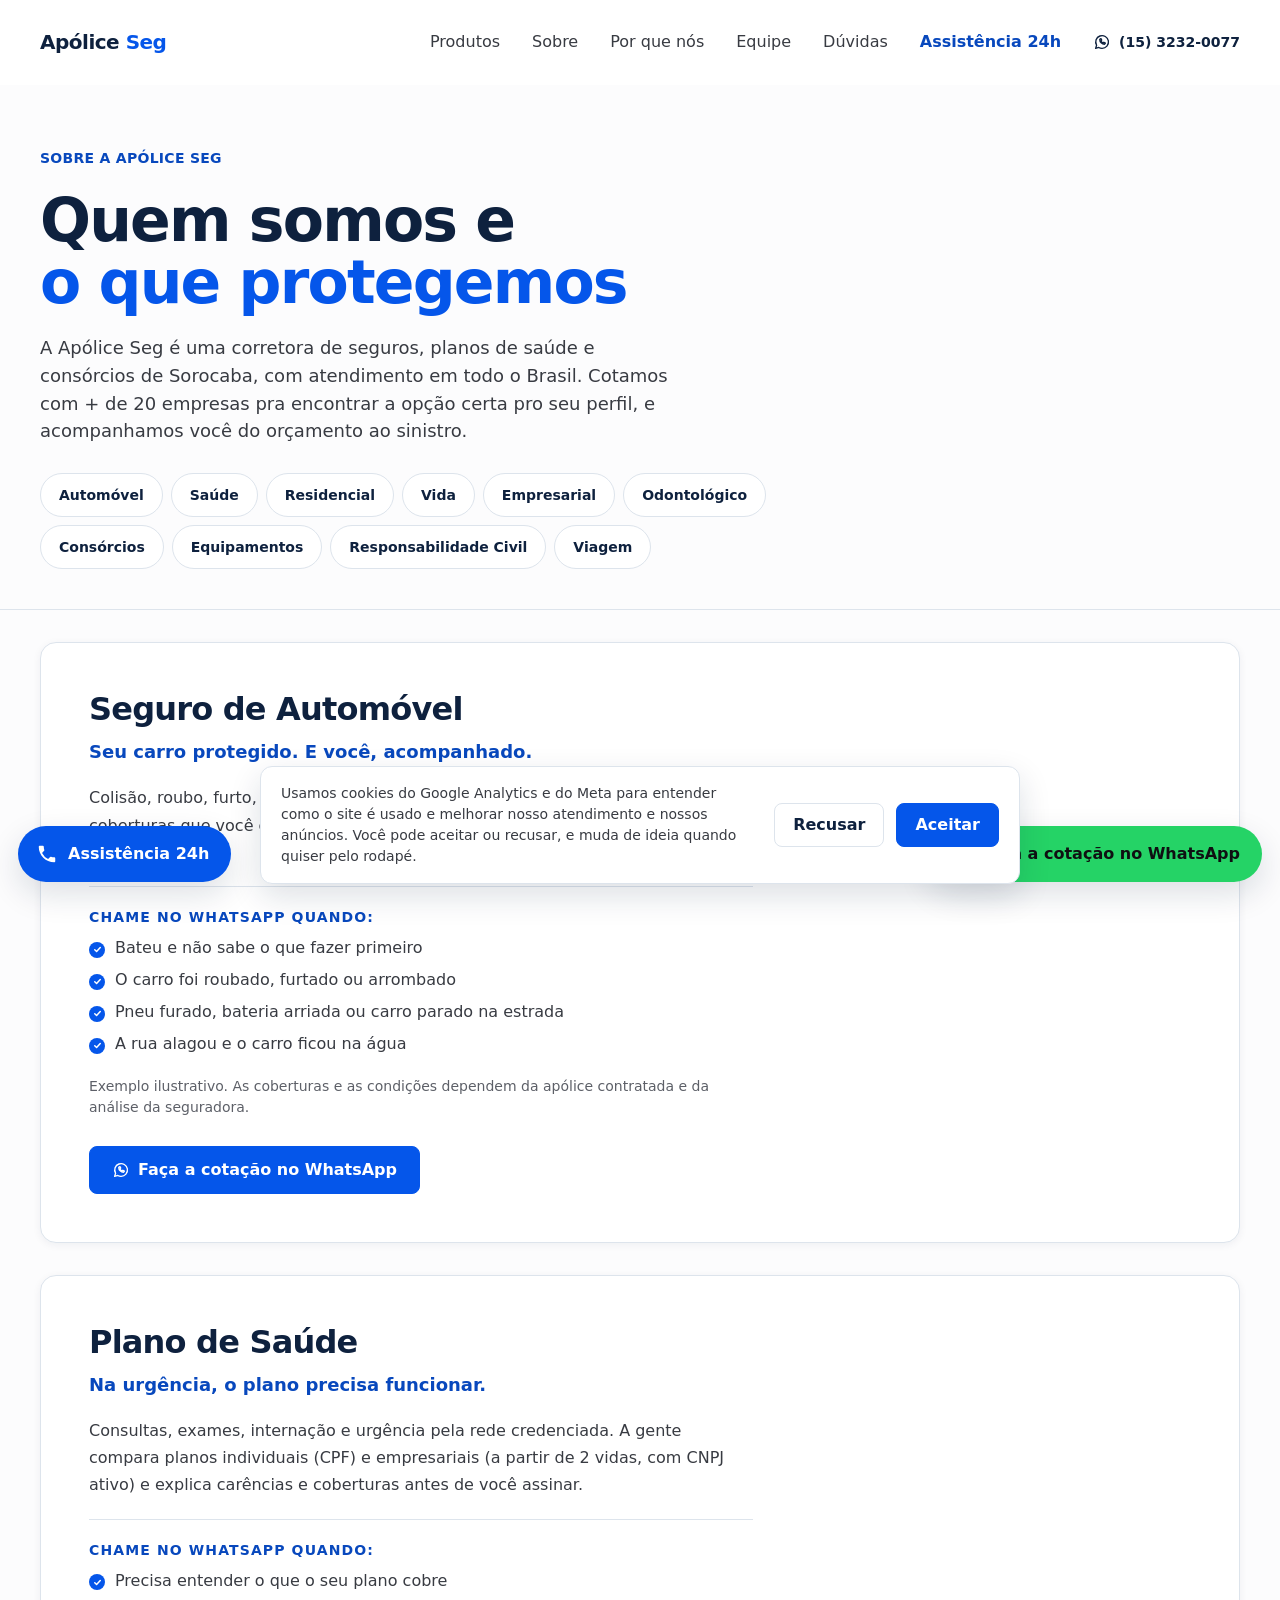
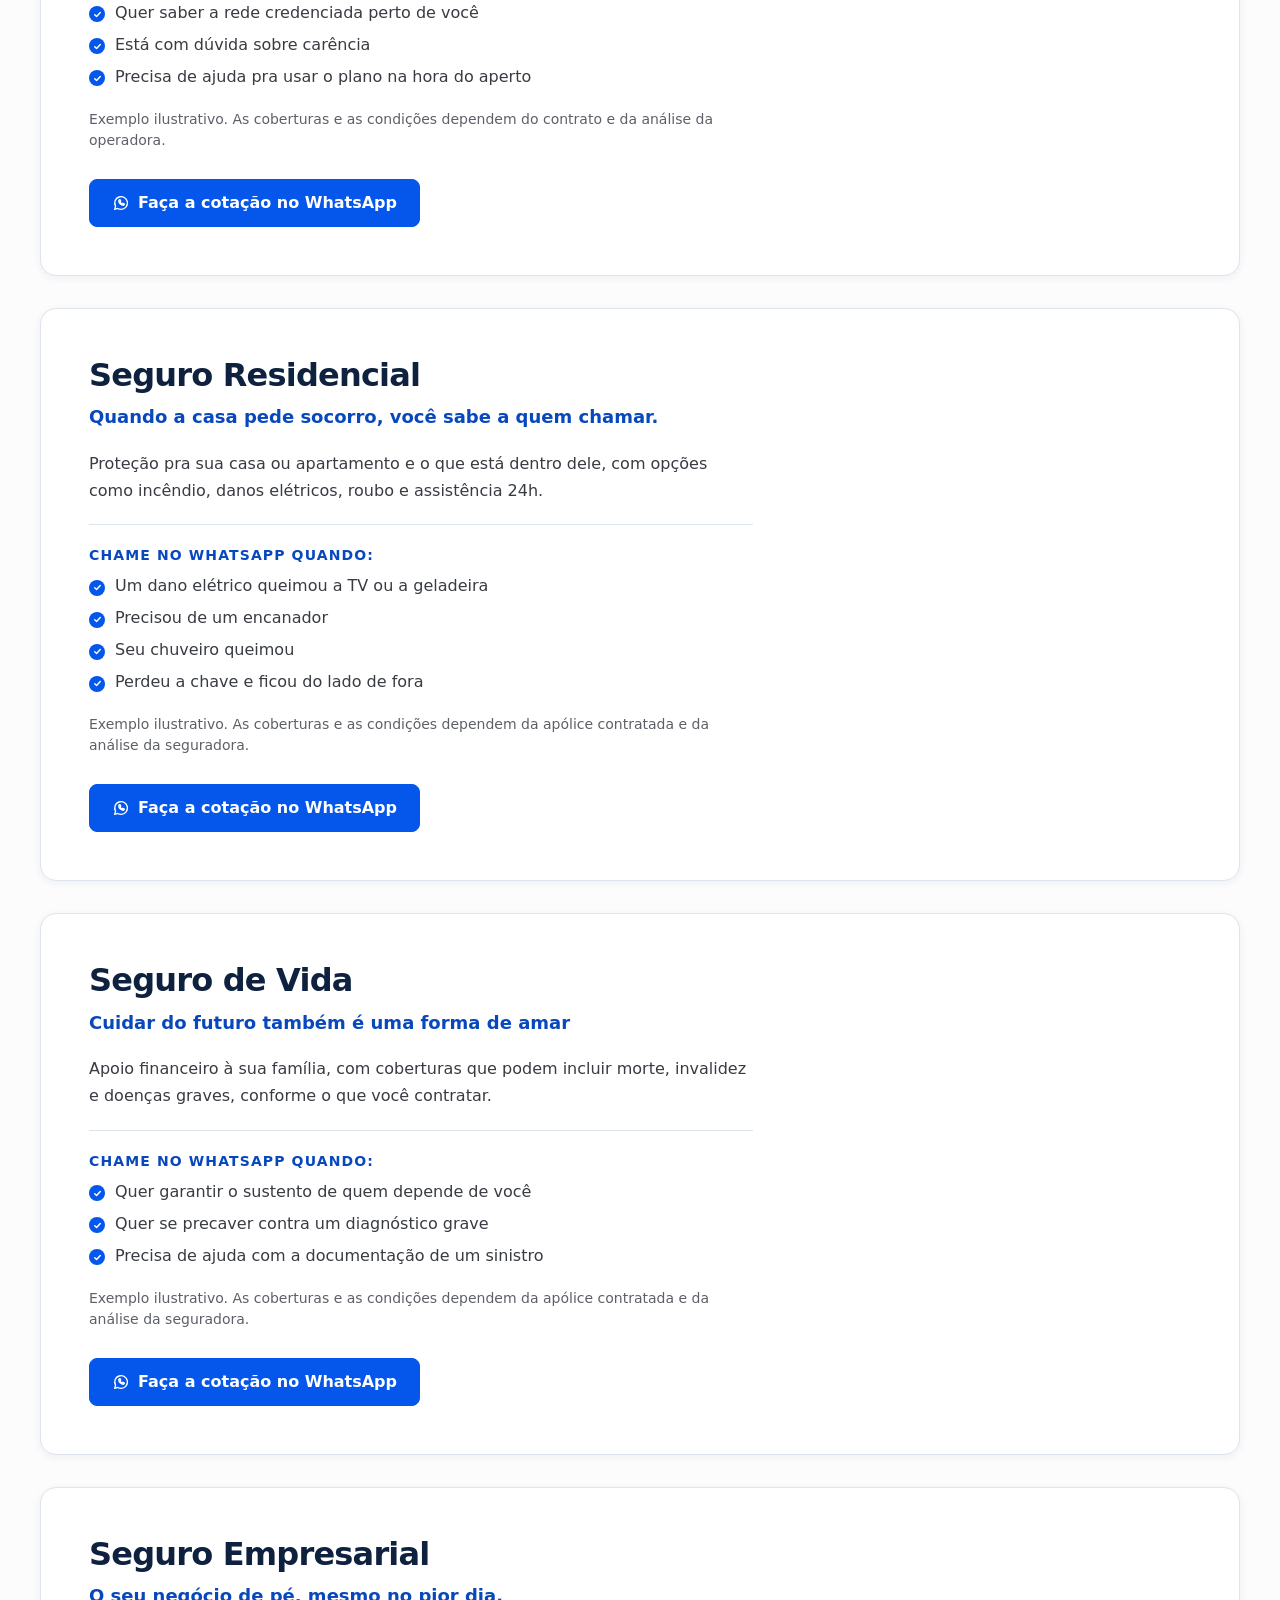
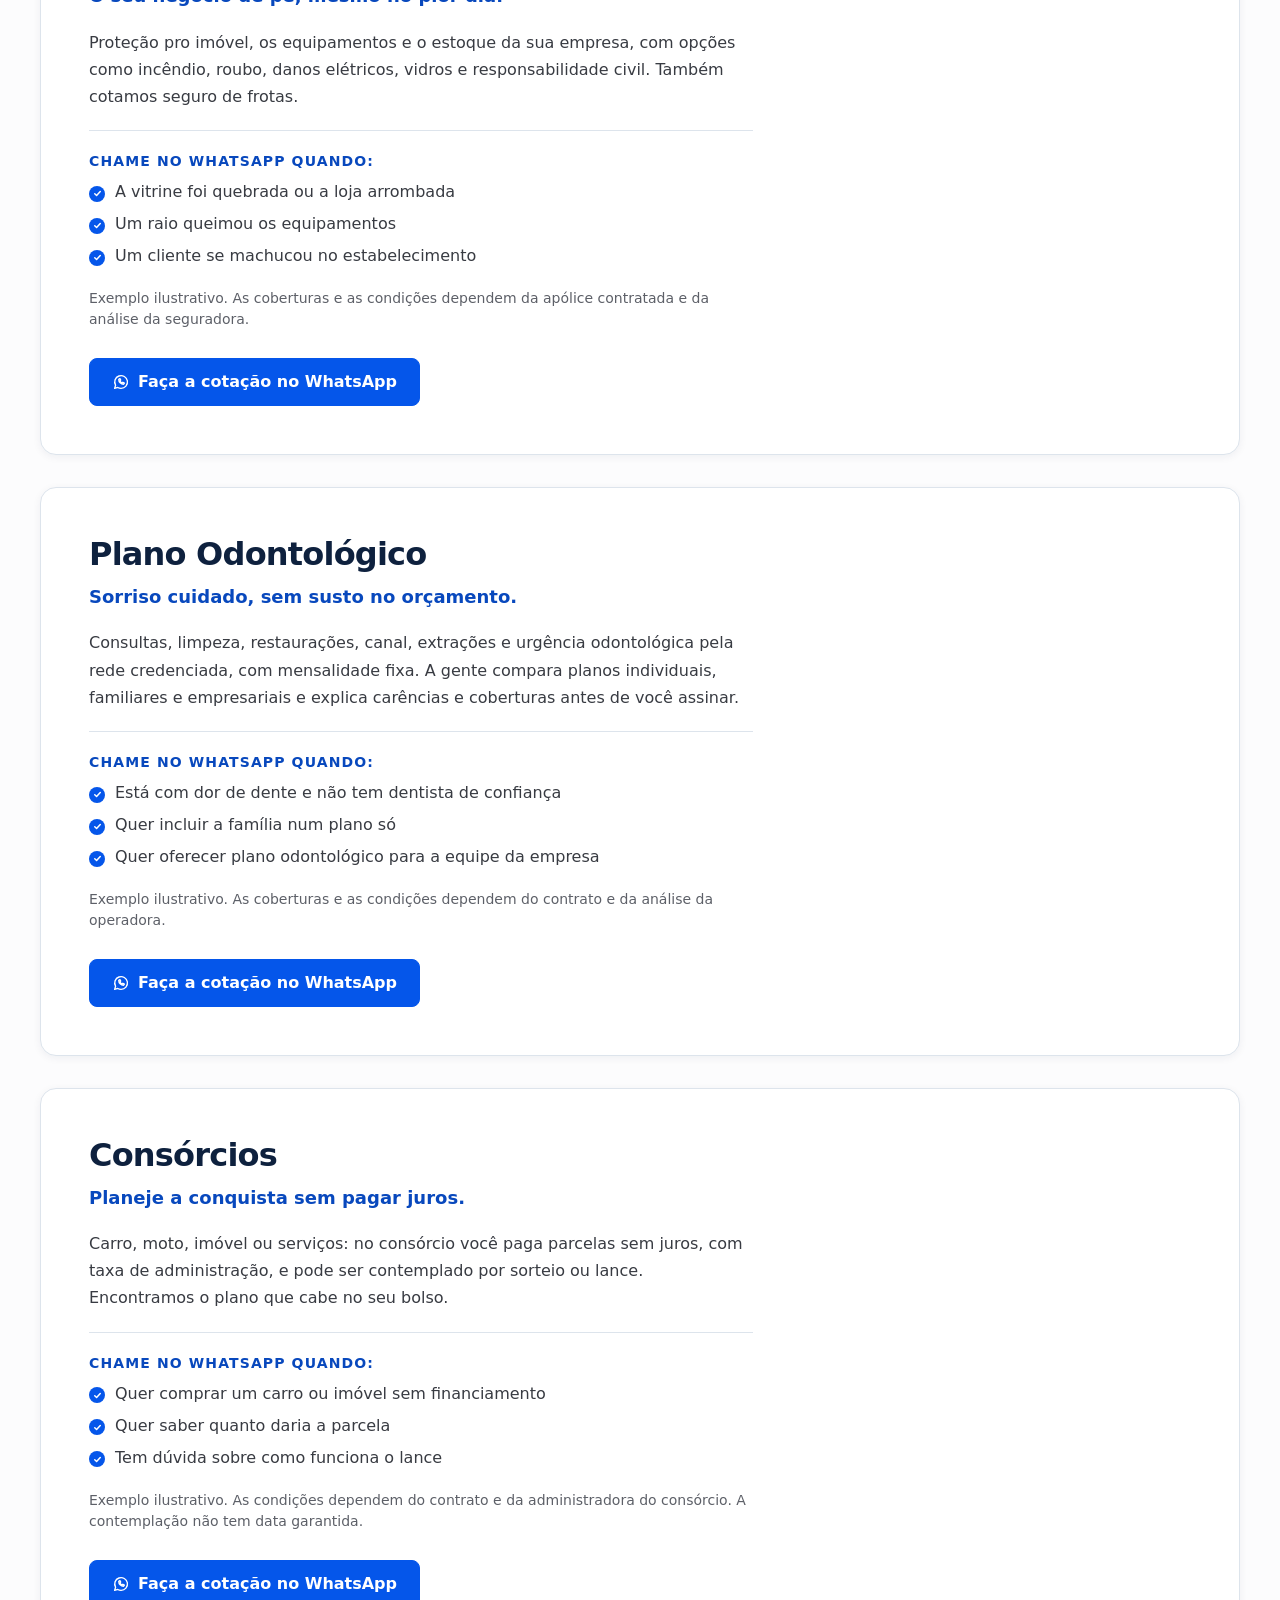
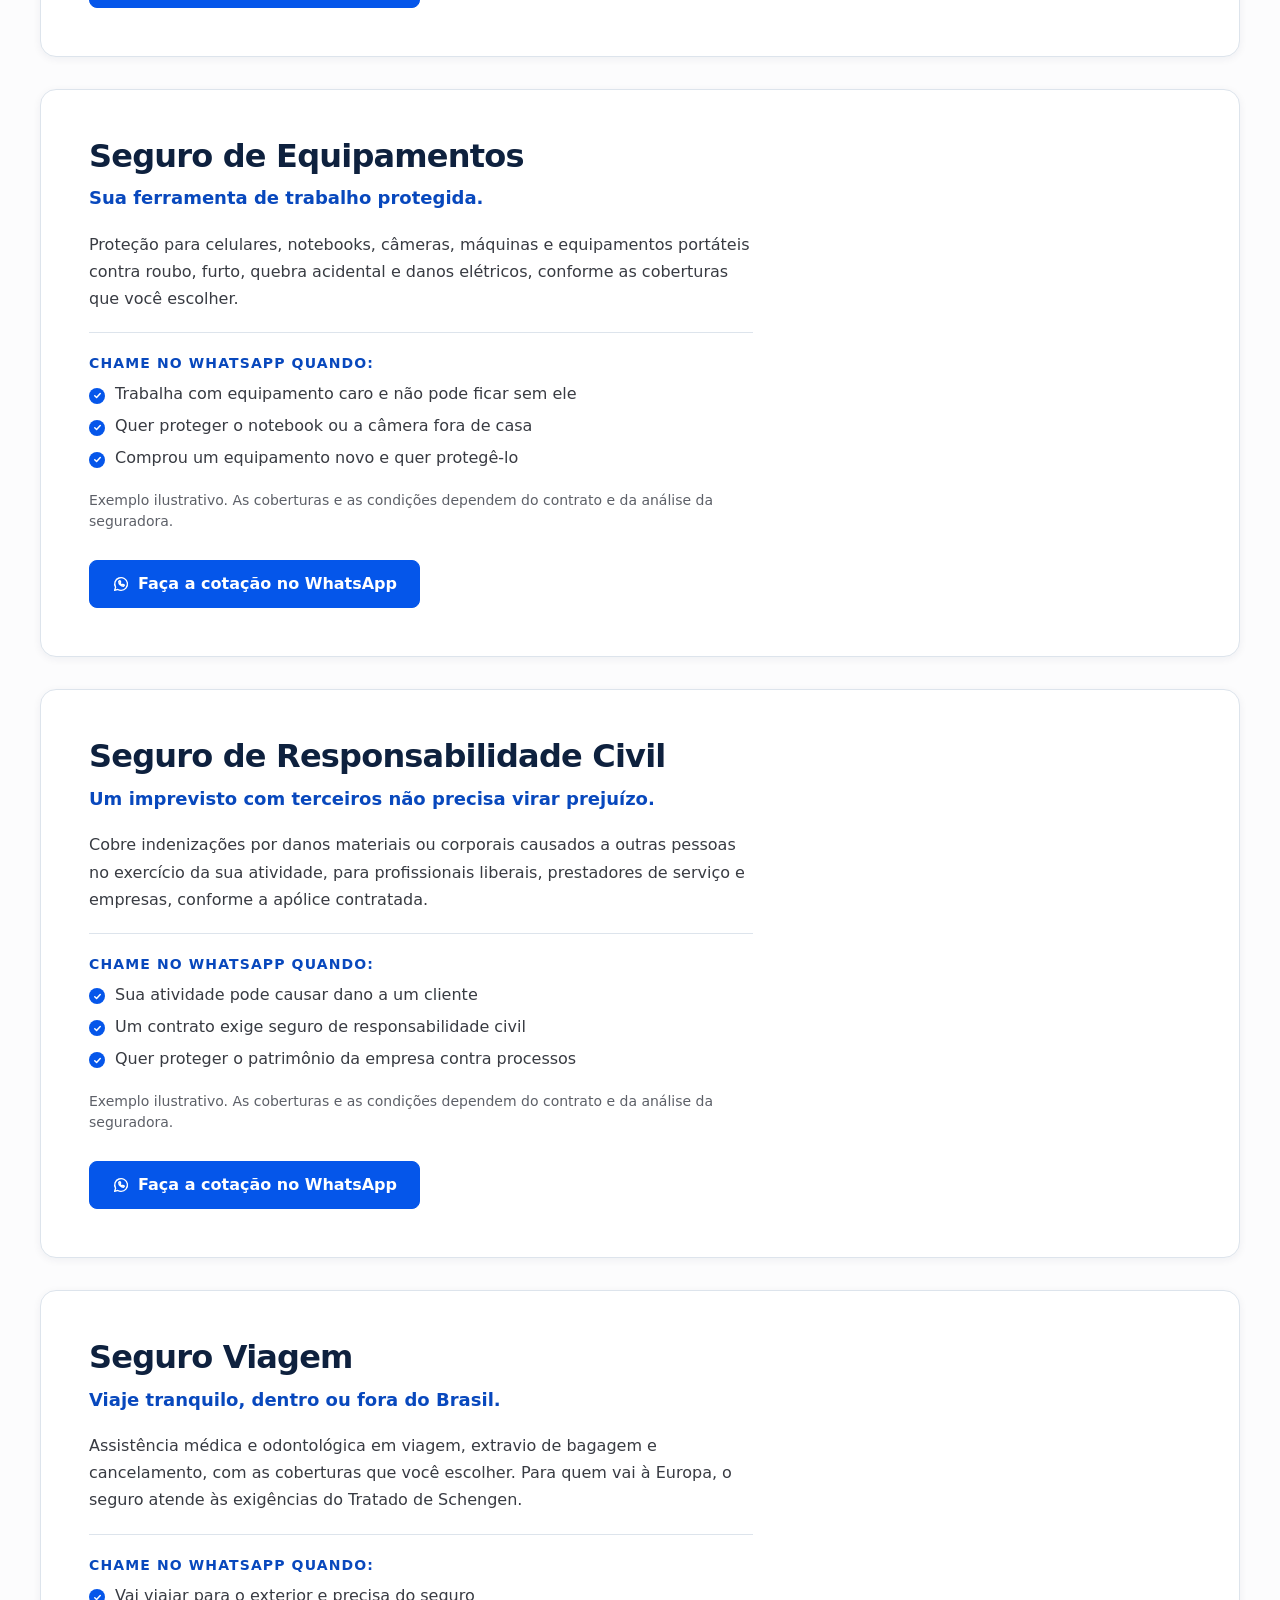
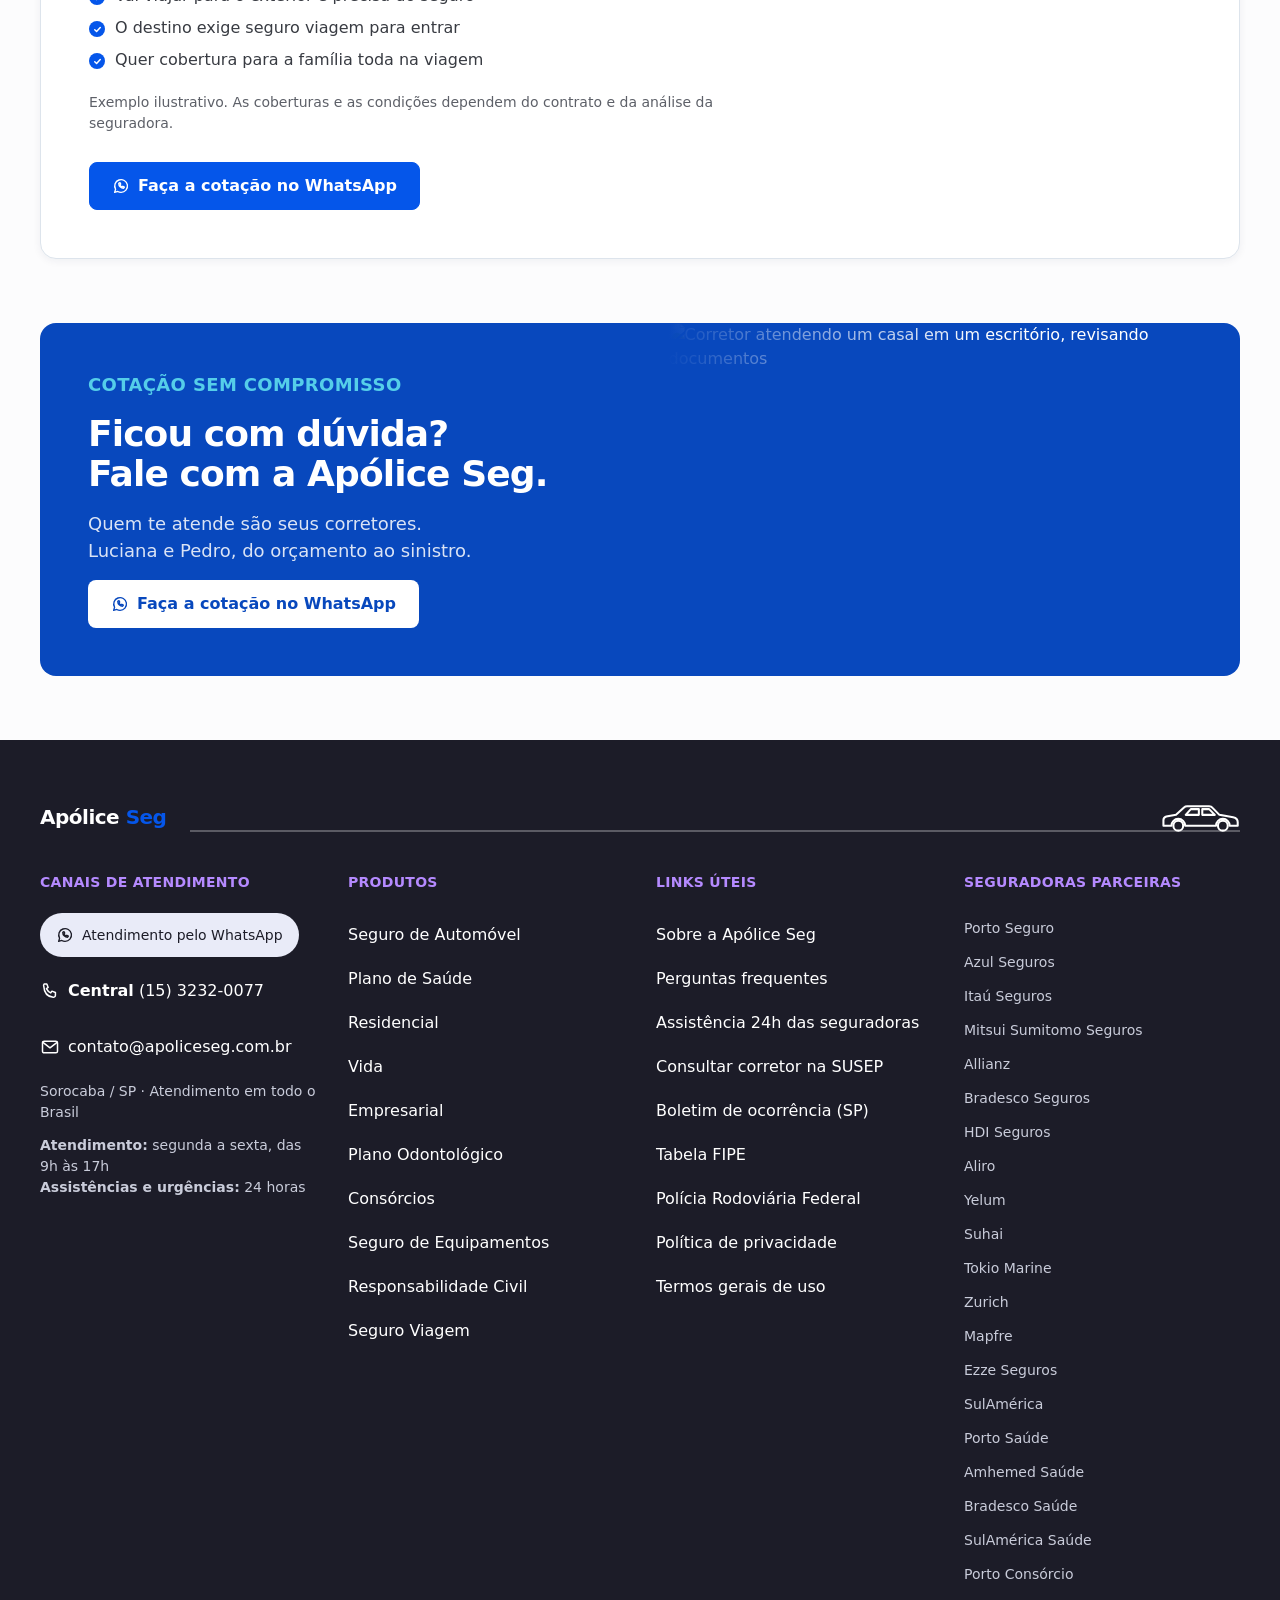
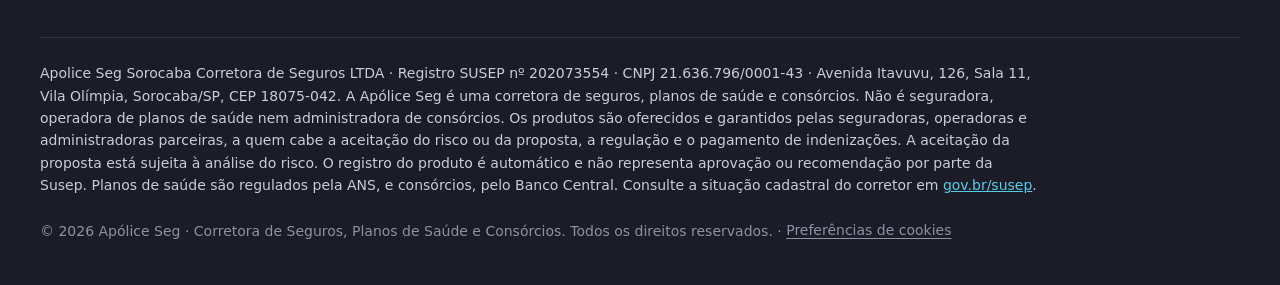
==== sobre.html @ 19cbe186 "Site: + de 20 empresas, Luciana e Pedro 3D acenando no card e fim da faixa em branco no celular - Tr" ====
<!doctype html>
<html lang="pt-BR">
<head>
<meta charset="utf-8">
<meta name="viewport" content="width=device-width,initial-scale=1,viewport-fit=cover">

<title>Sobre · Apólice Seg</title>
<meta name="description" content="Conheça a Apólice Seg, corretora de seguros, planos de saúde e consórcios de Sorocaba com atendimento em todo o Brasil, e saiba mais sobre cada produto.">
<meta name="theme-color" content="#0556EA">
<meta name="robots" content="index,follow,max-image-preview:large">
<link rel="canonical" href="https://www.apoliceseg.com.br/sobre.html">
<link rel="icon" type="image/png" href="logo-simbolo-azul.png">
<link rel="apple-touch-icon" href="apple-touch-icon.png">

<meta property="og:type" content="website">
<meta property="og:site_name" content="Apólice Seg">
<meta property="og:url" content="https://www.apoliceseg.com.br/sobre.html">
<meta property="og:title" content="Sobre · Apólice Seg">
<meta property="og:description" content="Conheça a Apólice Seg e saiba mais sobre cada proteção, com exemplos do dia a dia.">
<meta property="og:image" content="https://www.apoliceseg.com.br/og-image.jpg">
<meta property="og:image:width" content="1200">
<meta property="og:image:height" content="630">
<meta property="og:image:alt" content="Apólice Seg: proteção sob medida, sem burocracia">
<meta property="og:locale" content="pt_BR">
<meta name="twitter:card" content="summary_large_image">

<link rel="preload" href="fonts/inter-latin-400.woff2" as="font" type="font/woff2" crossorigin>
<link rel="preload" href="fonts/inter-latin-700.woff2" as="font" type="font/woff2" crossorigin>

<link rel="stylesheet" href="styles.css">
</head>
<body>
<a class="skip-link" href="#conteudo">Pular para o conteúdo</a>

<!-- Ícones (traço único, cantos arredondados) -->
<svg class="sprite" width="0" height="0" aria-hidden="true">
  <symbol id="i-shield" viewBox="0 0 24 24"><path d="M12 3l7 3v5c0 4.5-3 8.5-7 10-4-1.5-7-5.5-7-10V6l7-3z"/><path d="M9 12l2 2 4-4"/></symbol>
  <symbol id="i-users" viewBox="0 0 24 24"><circle cx="9" cy="8" r="3.5"/><path d="M2.5 20c.8-3.4 3.4-5.5 6.5-5.5s5.7 2.1 6.5 5.5"/><path d="M16 4.6a3.5 3.5 0 010 6.8M18 14.8c1.9.7 3.1 2.6 3.5 5.2"/></symbol>
  <symbol id="i-map" viewBox="0 0 24 24"><path d="M9 4L3 6.5v13.5l6-2.5 6 2.5 6-2.5V4l-6 2.5L9 4z"/><path d="M9 4v13.5M15 6.5V20"/></symbol>
  <symbol id="i-phone" viewBox="0 0 24 24"><path d="M5 3.5h3.2l1.6 4.2-2.1 1.4a11 11 0 005.2 5.2l1.4-2.1 4.2 1.6V17a2.5 2.5 0 01-2.7 2.5C9.5 19 5 14.5 4.5 6.2A2.5 2.5 0 015 3.5z"/></symbol>
  <symbol id="i-mail" viewBox="0 0 24 24"><rect x="3" y="5" width="18" height="14" rx="2"/><path d="M3.5 6.5L12 13l8.5-6.5"/></symbol>
  <symbol id="i-pin" viewBox="0 0 24 24"><path d="M12 21s-7-6.2-7-11.5a7 7 0 0114 0C19 14.8 12 21 12 21z"/><circle cx="12" cy="9.5" r="2.5"/></symbol>
  <symbol id="i-alert" viewBox="0 0 24 24"><path d="M12 3.5l9.5 16.5h-19L12 3.5z"/><path d="M12 10v4.5M12 17.2v.1"/></symbol>
  <symbol id="i-check" viewBox="0 0 24 24"><circle cx="12" cy="12" r="9"/><path d="M8 12.5l2.7 2.7L16 9.8"/></symbol>
  <symbol id="i-arrow" viewBox="0 0 24 24"><path d="M5 12h14M13 6l6 6-6 6"/></symbol>
  <symbol id="i-chevron" viewBox="0 0 24 24"><path d="M6 9l6 6 6-6"/></symbol>
  <symbol id="i-clock" viewBox="0 0 24 24"><circle cx="12" cy="12" r="9"/><path d="M12 7v5l3 2"/></symbol>
  <symbol id="i-compare" viewBox="0 0 24 24"><path d="M12 3v18M5 7h14"/><path d="M5 7l-3 6a3 3 0 006 0L5 7zM19 7l-3 6a3 3 0 006 0l-3-6z"/></symbol>
  <symbol id="i-headset" viewBox="0 0 24 24"><path d="M4 14v-2a8 8 0 0116 0v2"/><rect x="3" y="14" width="4" height="6" rx="1.5"/><rect x="17" y="14" width="4" height="6" rx="1.5"/><path d="M19 20c0 1-1.5 1.5-4 1.5h-2"/></symbol>
  <symbol id="i-chat" viewBox="0 0 24 24"><path d="M4 5h16v11H9l-5 4V5z"/><path d="M8 9.5h8M8 12.5h5"/></symbol>
  <symbol id="i-heart" viewBox="0 0 24 24"><path d="M12 20s-7.5-4.6-7.5-10.2A4.3 4.3 0 0112 7.3a4.3 4.3 0 017.5 2.5C19.5 15.4 12 20 12 20z"/><path d="M7.5 12h2.5l1.5-2.5 2 4 1.5-1.5h1.5"/></symbol>
  <symbol id="i-whatsapp" viewBox="0 0 24 24"><path d="M3.5 20.5l1.3-4.2A8.5 8.5 0 1112 20.5a8.4 8.4 0 01-4.3-1.2l-4.2 1.2z"/><path d="M9 8.5c0 3.5 2.8 6.5 6.5 6.5l1-1.6-2-1-1 .9a4.8 4.8 0 01-2.8-2.8l.9-1-1-2-1.6 1z"/></symbol>
  <symbol id="i-instagram" viewBox="0 0 24 24"><rect x="3.5" y="3.5" width="17" height="17" rx="5"/><circle cx="12" cy="12" r="4"/><circle cx="17.3" cy="6.7" r=".6"/></symbol>
</svg>

<!-- ==================== HEADER ==================== -->
<header class="site-header" id="header">
  <div class="container header-inner">
    <a href="index.html" class="brand-lockup" aria-label="Apólice Seg — página inicial">
      <picture><source type="image/webp" srcset="logo-apolice-seg-v2-280.webp"><img src="logo-apolice-seg-v2.png" alt="Apólice Seg" class="brand-logo" width="550" height="245"
           onerror="this.hidden=true;document.getElementById('bf1').hidden=false"></picture>
      <span id="bf1" class="brand-text" hidden>Apólice <span class="accent">Seg</span></span>
    </a>

    <button class="burger" id="burger" type="button" aria-expanded="false" aria-controls="navLinks" aria-label="Abrir menu">
      <span></span><span></span><span></span>
    </button>

    <nav class="nav-links" id="navLinks" aria-label="Principal">
      <a class="nav-link" href="index.html#produtos">Produtos</a>
      <a class="nav-link" href="sobre.html" aria-current="page">Sobre</a>
      <a class="nav-link" href="index.html#diferenciais">Por que nós</a>
      <a class="nav-link" href="index.html#equipe">Equipe</a>
      <a class="nav-link" href="index.html#faq">Dúvidas</a>
      <a class="nav-link nav-link--a24" href="assistencia-24h.html">Assistência 24h</a>
      <div class="nav-actions">
        <a class="nav-wa" data-direto href="https://wa.me/551532320077?text=Ol%C3%A1!%20Vim%20pelo%20site%20da%20Ap%C3%B3lice%20Seg." target="_blank" rel="noopener">
          <svg class="icon icon-sm"><use href="#i-whatsapp"/></svg>(15) 3232-0077
        </a>
      </div>
    </nav>
  </div>
</header>

<main id="conteudo">

<!-- ==================== TOPO ==================== -->
<section class="page-hero">
  <div class="container">
    <div class="page-hero-inner">
      <p class="hero-eyebrow">Sobre a Apólice Seg</p>
      <h1>Quem somos e <em>o que protegemos</em></h1>
      <p class="lead">A Apólice Seg é uma corretora de seguros, planos de saúde e consórcios de Sorocaba, com atendimento em todo o Brasil. Cotamos com + de 20 empresas pra encontrar a opção certa pro seu perfil, e acompanhamos você do orçamento ao sinistro.</p>
      <!-- QUEM SOMOS: escreva aqui a história da corretora (opcional) -->
      <nav class="chip-nav" aria-label="Proteções">
        <a class="chip-link" href="#automovel">Automóvel</a>
        <a class="chip-link" href="#saude">Saúde</a>
        <a class="chip-link" href="#residencial">Residencial</a>
        <a class="chip-link" href="#vida">Vida</a>
        <a class="chip-link" href="#empresarial">Empresarial</a>
        <a class="chip-link" href="#odontologico">Odontológico</a>
        <a class="chip-link" href="#consorcio">Consórcios</a>
        <a class="chip-link" href="#equipamentos">Equipamentos</a>
        <a class="chip-link" href="#responsabilidade-civil">Responsabilidade Civil</a>
        <a class="chip-link" href="#viagem">Viagem</a>
      </nav>
      <p class="lembrete"><svg class="icon icon-sm"><use href="#i-alert"/></svg><span class="lembrete-txt">Os exemplos de cada produto ainda precisam do ok da Luciana e do Pedro. Moto não tem bloco próprio: decidir se entra.</span></p>
    </div>
  </div>
</section>

<!-- ==================== PROTEÇÕES ==================== -->
<section class="section section-tight" id="protecoes">
  <div class="container">
    <div class="story-list">
      <article class="story" id="automovel" data-depois="img/sobre/automovel-batida-depois-v2.jpg" data-par="batida" data-par-alt="Os mesmos dois carros, já consertados e parados lado a lado na mesma rua, sem nenhum dano">
        <div class="story-media">
          <picture><source type="image/webp" srcset="img/sobre/automovel-batida-640-v2.webp 640w, img/sobre/automovel-batida-1024-v2.webp 1024w" sizes="(max-width: 1023px) 100vw, 640px"><img src="img/sobre/automovel-batida-v2.jpg" alt="Dois carros batidos de frente em um cruzamento de rua, com vidros e peças espalhados no asfalto" width="1024" height="1024" loading="lazy" onerror="this.closest('.story').classList.add('no-photo')"></picture>
          <p class="story-quote"><span class="story-quote-label">Antes do imprevisto</span>“Nossa, mas isso nunca aconteceu.”</p>
        </div>
        <div class="story-body">
          
          <h2>Seguro de Automóvel</h2>
          <p class="story-sub">Seu carro protegido. E você, acompanhado.</p>
          <p class="story-text">Colisão, roubo, furto, incêndio, danos a terceiros e danos naturais, com as coberturas que você escolher. A gente compara as seguradoras e monta a apólice do seu jeito.</p>
          <div class="story-case">
            <h3>Chame no WhatsApp quando:</h3>
            <ul class="story-examples"><li>Bateu e não sabe o que fazer primeiro</li><li>O carro foi roubado, furtado ou arrombado</li><li>Pneu furado, bateria arriada ou carro parado na estrada</li><li>A rua alagou e o carro ficou na água</li></ul>
          </div>
          <!-- SAIBA MAIS (Seguro de Automóvel): escreva aqui o texto estendido deste produto -->
          <p class="story-note">Exemplo ilustrativo. As coberturas e as condições dependem da apólice contratada e da análise da seguradora.</p>
          <div class="story-actions">
            <a class="btn btn-primary" data-cta href="https://wa.me/551532320077?text=Ol%C3%A1%21%20Quero%20saber%20mais%20sobre%20Seguro%20de%20Autom%C3%B3vel." target="_blank" rel="noopener" data-produto="automovel"><svg class="icon icon-sm"><use href="#i-whatsapp"/></svg>Faça a cotação no WhatsApp</a>
          </div>
        </div>
      </article>
      <article class="story" id="saude" data-depois="img/sobre/saude-depois-v2.jpg" data-par="saude" data-par-alt="No mesmo corredor, o homem conversa com o médico, com o filho encostado no braço dele" data-rotulo-antes="Sem plano" data-rotulo-depois="Com plano">
        <div class="story-media">
          <picture><source type="image/webp" srcset="img/sobre/saude-800-v2.webp 800w, img/sobre/saude-1600-v2.webp 1600w" sizes="(max-width: 1023px) 100vw, 640px"><img src="img/sobre/saude-v2.jpg" alt="Corredor de hospital à noite, com um homem sozinho sentado numa cadeira de espera, de cabeça baixa e as mãos na testa" width="1600" height="1196" loading="lazy" onerror="this.closest('.story').classList.add('no-photo')"></picture>
          <p class="story-quote"><span class="story-quote-label">Antes do imprevisto</span>“Eu nunca fico doente.”</p>
        </div>
        <div class="story-body">
          
          <h2>Plano de Saúde</h2>
          <p class="story-sub">Na urgência, o plano precisa funcionar.</p>
          <p class="story-text">Consultas, exames, internação e urgência pela rede credenciada. A gente compara planos individuais (CPF) e empresariais (a partir de 2 vidas, com CNPJ ativo) e explica carências e coberturas antes de você assinar.</p>
          <div class="story-case">
            <h3>Chame no WhatsApp quando:</h3>
            <ul class="story-examples"><li>Precisa entender o que o seu plano cobre</li><li>Quer saber a rede credenciada perto de você</li><li>Está com dúvida sobre carência</li><li>Precisa de ajuda pra usar o plano na hora do aperto</li></ul>
          </div>
          <!-- SAIBA MAIS (Planos de Saúde): escreva aqui o texto estendido deste produto -->
          <p class="story-note">Exemplo ilustrativo. As coberturas e as condições dependem do contrato e da análise da operadora.</p>
          <div class="story-actions">
            <a class="btn btn-primary" data-cta href="https://wa.me/551532320077?text=Ol%C3%A1%21%20Quero%20saber%20mais%20sobre%20Planos%20de%20Sa%C3%BAde." target="_blank" rel="noopener" data-produto="saude"><svg class="icon icon-sm"><use href="#i-whatsapp"/></svg>Faça a cotação no WhatsApp</a>
          </div>
        </div>
      </article>
      <article class="story" id="residencial" data-depois="img/sobre/residencial-depois-v2.jpg" data-par="residencial" data-par-alt="A mesma sala depois do conserto: TV nova funcionando e o técnico finalizando o trabalho na tomada">
        <div class="story-media">
          <picture><source type="image/webp" srcset="img/sobre/residencial-800-v2.webp 800w, img/sobre/residencial-1600-v2.webp 1600w" sizes="(max-width: 1023px) 100vw, 640px"><img src="img/sobre/residencial-v2.jpg" alt="Sala de estar à noite durante um temporal, com a TV de tela preta e a tomada queimada soltando fumaça" width="1600" height="1066" loading="lazy" onerror="this.closest('.story').classList.add('no-photo')"></picture>
          <p class="story-quote"><span class="story-quote-label">Antes do imprevisto</span>“Aqui nunca acontece nada.”</p>
        </div>
        <div class="story-body">
          
          <h2>Seguro Residencial</h2>
          <p class="story-sub">Quando a casa pede socorro, você sabe a quem chamar.</p>
          <p class="story-text">Proteção pra sua casa ou apartamento e o que está dentro dele, com opções como incêndio, danos elétricos, roubo e assistência 24h.</p>
          <div class="story-case">
            <h3>Chame no WhatsApp quando:</h3>
            <ul class="story-examples"><li>Um dano elétrico queimou a TV ou a geladeira</li><li>Precisou de um encanador</li><li>Seu chuveiro queimou</li><li>Perdeu a chave e ficou do lado de fora</li></ul>
          </div>
          <!-- SAIBA MAIS (Seguro Residencial): escreva aqui o texto estendido deste produto -->
          <p class="story-note">Exemplo ilustrativo. As coberturas e as condições dependem da apólice contratada e da análise da seguradora.</p>
          <div class="story-actions">
            <a class="btn btn-primary" data-cta href="https://wa.me/551532320077?text=Ol%C3%A1%21%20Quero%20saber%20mais%20sobre%20Seguro%20Residencial." target="_blank" rel="noopener" data-produto="residencial"><svg class="icon icon-sm"><use href="#i-whatsapp"/></svg>Faça a cotação no WhatsApp</a>
          </div>
        </div>
      </article>
      <article class="story" id="vida">
        <div class="story-media">
          <picture><source type="image/webp" srcset="img/sobre/vida-800-v2.webp 800w, img/sobre/vida-1536-v2.webp 1536w" sizes="(max-width: 1023px) 100vw, 640px"><img src="img/sobre/vida-v2.jpg" alt="Médico mostrando informações em um tablet para uma mulher, com o marido e a filha ao lado, ouvindo com atenção" width="1536" height="1024" loading="lazy" onerror="this.closest('.story').classList.add('no-photo')"></picture>
          <p class="story-quote"><span class="story-quote-label">Antes do imprevisto</span>“Isso é coisa pra depois.”</p>
        </div>
        <div class="story-body">
          
          <h2>Seguro de Vida</h2>
          <p class="story-sub">Cuidar do futuro também é uma forma de amar</p>
          <p class="story-text">Apoio financeiro à sua família, com coberturas que podem incluir morte, invalidez e doenças graves, conforme o que você contratar.</p>
          <div class="story-case">
            <h3>Chame no WhatsApp quando:</h3>
            <ul class="story-examples"><li>Quer garantir o sustento de quem depende de você</li><li>Quer se precaver contra um diagnóstico grave</li><li>Precisa de ajuda com a documentação de um sinistro</li></ul>
          </div>
          <!-- SAIBA MAIS (Seguro de Vida): escreva aqui o texto estendido deste produto -->
          <p class="story-note">Exemplo ilustrativo. As coberturas e as condições dependem da apólice contratada e da análise da seguradora.</p>
          <div class="story-actions">
            <a class="btn btn-primary" data-cta href="https://wa.me/551532320077?text=Ol%C3%A1%21%20Quero%20saber%20mais%20sobre%20Seguro%20de%20Vida." target="_blank" rel="noopener" data-produto="vida"><svg class="icon icon-sm"><use href="#i-whatsapp"/></svg>Faça a cotação no WhatsApp</a>
          </div>
        </div>
      </article>
      <article class="story" id="empresarial" data-depois="img/sobre/empresarial-depois-v2.jpg" data-par="empresarial" data-par-alt="A mesma loja com o vidro novo e um profissional finalizando a limpeza">
        <div class="story-media">
          <picture><source type="image/webp" srcset="img/sobre/empresarial-800-v2.webp 800w, img/sobre/empresarial-1600-v2.webp 1600w" sizes="(max-width: 1023px) 100vw, 640px"><img src="img/sobre/empresarial-v2.jpg" alt="Vitrine de uma loja ao entardecer com o vidro estilhaçado, a porta torta e um painel quebrado na calçada" width="1600" height="1066" loading="lazy" onerror="this.closest('.story').classList.add('no-photo')"></picture>
          <p class="story-quote"><span class="story-quote-label">Antes do imprevisto</span>“A loja nunca teve problema.”</p>
        </div>
        <div class="story-body">
          
          <h2>Seguro Empresarial</h2>
          <p class="story-sub">O seu negócio de pé, mesmo no pior dia.</p>
          <p class="story-text">Proteção pro imóvel, os equipamentos e o estoque da sua empresa, com opções como incêndio, roubo, danos elétricos, vidros e responsabilidade civil. Também cotamos seguro de frotas.</p>
          <div class="story-case">
            <h3>Chame no WhatsApp quando:</h3>
            <ul class="story-examples"><li>A vitrine foi quebrada ou a loja arrombada</li><li>Um raio queimou os equipamentos</li><li>Um cliente se machucou no estabelecimento</li></ul>
          </div>
          <!-- SAIBA MAIS (Seguro Empresarial): escreva aqui o texto estendido deste produto -->
          <p class="story-note">Exemplo ilustrativo. As coberturas e as condições dependem da apólice contratada e da análise da seguradora.</p>
          <div class="story-actions">
            <a class="btn btn-primary" data-cta href="https://wa.me/551532320077?text=Ol%C3%A1%21%20Quero%20saber%20mais%20sobre%20Seguro%20Empresarial." target="_blank" rel="noopener" data-produto="empresarial"><svg class="icon icon-sm"><use href="#i-whatsapp"/></svg>Faça a cotação no WhatsApp</a>
          </div>
        </div>
      </article>
      <article class="story" id="odontologico">
        <div class="story-media">
          <picture><source type="image/webp" srcset="img/sobre/odontologico-800.webp 800w, img/sobre/odontologico-1600.webp 1600w" sizes="(max-width: 1023px) 100vw, 640px"><img src="img/sobre/odontologico.jpg" alt="Dentista sorrindo e conversando com uma paciente tranquila, deitada na cadeira de um consultório odontológico claro e organizado" width="1600" height="1000" loading="lazy" decoding="async" onerror="this.closest('.story').classList.add('no-photo')"></picture>
          <p class="story-quote"><span class="story-quote-label">Antes do imprevisto</span>“Meu dente nunca me deu trabalho.”</p>
        </div>
        <div class="story-body">
          <h2>Plano Odontológico</h2>
          <p class="story-sub">Sorriso cuidado, sem susto no orçamento.</p>
          <p class="story-text">Consultas, limpeza, restaurações, canal, extrações e urgência odontológica pela rede credenciada, com mensalidade fixa. A gente compara planos individuais, familiares e empresariais e explica carências e coberturas antes de você assinar.</p>
          <div class="story-case">
            <h3>Chame no WhatsApp quando:</h3>
            <ul class="story-examples"><li>Está com dor de dente e não tem dentista de confiança</li><li>Quer incluir a família num plano só</li><li>Quer oferecer plano odontológico para a equipe da empresa</li></ul>
          </div>
          <!-- SAIBA MAIS (Plano Odontológico): escreva aqui o texto estendido deste produto -->
          <p class="story-note">Exemplo ilustrativo. As coberturas e as condições dependem do contrato e da análise da operadora.</p>
          <div class="story-actions">
            <a class="btn btn-primary" data-cta href="https://wa.me/551532320077?text=Ol%C3%A1%21%20Quero%20saber%20mais%20sobre%20Plano%20Odontol%C3%B3gico." target="_blank" rel="noopener" data-produto="odontologico"><svg class="icon icon-sm"><use href="#i-whatsapp"/></svg>Faça a cotação no WhatsApp</a>
          </div>
        </div>
      </article>
      <article class="story" id="consorcio">
        <div class="story-media">
          <picture><source type="image/webp" srcset="img/sobre/consorcio-800-v2.webp 800w, img/sobre/consorcio-1254-v2.webp 1254w" sizes="(max-width: 1023px) 100vw, 640px"><img src="img/sobre/consorcio-v2.jpg" alt="Casal sorridente chegando à casa nova: ela abre a porta azul com a chave e ele segura uma caixa de mudança, com um carro prata na garagem" width="1254" height="1254" loading="lazy" decoding="async" onerror="this.closest('.story').classList.add('no-photo')"></picture>
          <p class="story-quote"><span class="story-quote-label">Antes do imprevisto</span>“Financiar é o único jeito.”</p>
        </div>
        <div class="story-body">
          <h2>Consórcios</h2>
          <p class="story-sub">Planeje a conquista sem pagar juros.</p>
          <p class="story-text">Carro, moto, imóvel ou serviços: no consórcio você paga parcelas sem juros, com taxa de administração, e pode ser contemplado por sorteio ou lance. Encontramos o plano que cabe no seu bolso.</p>
          <div class="story-case">
            <h3>Chame no WhatsApp quando:</h3>
            <ul class="story-examples"><li>Quer comprar um carro ou imóvel sem financiamento</li><li>Quer saber quanto daria a parcela</li><li>Tem dúvida sobre como funciona o lance</li></ul>
          </div>
          <!-- SAIBA MAIS (Consórcios): escreva aqui o texto estendido deste produto -->
          <p class="story-note">Exemplo ilustrativo. As condições dependem do contrato e da administradora do consórcio. A contemplação não tem data garantida.</p>
          <div class="story-actions">
            <a class="btn btn-primary" data-cta href="https://wa.me/551532320077?text=Ol%C3%A1%21%20Quero%20saber%20mais%20sobre%20Cons%C3%B3rcios." target="_blank" rel="noopener" data-produto="consorcio"><svg class="icon icon-sm"><use href="#i-whatsapp"/></svg>Faça a cotação no WhatsApp</a>
          </div>
        </div>
      </article>
      <article class="story" id="equipamentos" data-depois="img/sobre/equipamentos-depois.jpg" data-par="equipamentos" data-par-alt="A mesma bancada com tudo funcionando: notebook novo, celular inteiro, câmera em pé, drone no estojo e o profissional trabalhando tranquilo">
        <div class="story-media">
          <picture><source type="image/webp" srcset="img/sobre/equipamentos-800.webp 800w, img/sobre/equipamentos-1600.webp 1600w" sizes="(max-width: 1023px) 100vw, 640px"><img src="img/sobre/equipamentos.jpg" alt="Bancada de trabalho com o celular de tela trincada, a câmera com a lente quebrada, a impressora 3D queimada, o estojo do drone vazio e só o carregador no lugar do notebook, com o dono preocupado olhando" width="1600" height="1000" loading="lazy" decoding="async" onerror="this.closest('.story').classList.add('no-photo')"></picture>
          <p class="story-quote"><span class="story-quote-label">Antes do imprevisto</span>“Comigo nunca quebrou nada.”</p>
        </div>
        <div class="story-body">
          <h2>Seguro de Equipamentos</h2>
          <p class="story-sub">Sua ferramenta de trabalho protegida.</p>
          <p class="story-text">Proteção para celulares, notebooks, câmeras, máquinas e equipamentos portáteis contra roubo, furto, quebra acidental e danos elétricos, conforme as coberturas que você escolher.</p>
          <div class="story-case">
            <h3>Chame no WhatsApp quando:</h3>
            <ul class="story-examples"><li>Trabalha com equipamento caro e não pode ficar sem ele</li><li>Quer proteger o notebook ou a câmera fora de casa</li><li>Comprou um equipamento novo e quer protegê-lo</li></ul>
          </div>
          <!-- SAIBA MAIS (Seguro de Equipamentos): escreva aqui o texto estendido deste produto -->
          <p class="story-note">Exemplo ilustrativo. As coberturas e as condições dependem do contrato e da análise da seguradora.</p>
          <div class="story-actions">
            <a class="btn btn-primary" data-cta href="https://wa.me/551532320077?text=Ol%C3%A1%21%20Quero%20saber%20mais%20sobre%20Seguro%20de%20Equipamentos." target="_blank" rel="noopener" data-produto="equipamentos"><svg class="icon icon-sm"><use href="#i-whatsapp"/></svg>Faça a cotação no WhatsApp</a>
          </div>
        </div>
      </article>
      <article class="story" id="responsabilidade-civil">
        <div class="story-media">
          <picture><source type="image/webp" srcset="img/sobre/responsabilidade-civil-800.webp 800w, img/sobre/responsabilidade-civil-1600.webp 1600w" sizes="(max-width: 1023px) 100vw, 640px"><img src="img/sobre/responsabilidade-civil.jpg" alt="Num salão de festa, um garçom tropeça e derruba vinho tinto no vestido claro de uma convidada e no tapete, enquanto o gerente se aproxima para ajudar" width="1600" height="1000" loading="lazy" decoding="async" onerror="this.closest('.story').classList.add('no-photo')"></picture>
          <p class="story-quote"><span class="story-quote-label">Antes do imprevisto</span>“Nos nossos eventos nunca deu problema.”</p>
        </div>
        <div class="story-body">
          <h2>Seguro de Responsabilidade Civil</h2>
          <p class="story-sub">Um imprevisto com terceiros não precisa virar prejuízo.</p>
          <p class="story-text">Cobre indenizações por danos materiais ou corporais causados a outras pessoas no exercício da sua atividade, para profissionais liberais, prestadores de serviço e empresas, conforme a apólice contratada.</p>
          <div class="story-case">
            <h3>Chame no WhatsApp quando:</h3>
            <ul class="story-examples"><li>Sua atividade pode causar dano a um cliente</li><li>Um contrato exige seguro de responsabilidade civil</li><li>Quer proteger o patrimônio da empresa contra processos</li></ul>
          </div>
          <!-- SAIBA MAIS (Seguro de Responsabilidade Civil): escreva aqui o texto estendido deste produto -->
          <p class="story-note">Exemplo ilustrativo. As coberturas e as condições dependem do contrato e da análise da seguradora.</p>
          <div class="story-actions">
            <a class="btn btn-primary" data-cta href="https://wa.me/551532320077?text=Ol%C3%A1%21%20Quero%20saber%20mais%20sobre%20Seguro%20de%20Responsabilidade%20Civil." target="_blank" rel="noopener" data-produto="responsabilidade-civil"><svg class="icon icon-sm"><use href="#i-whatsapp"/></svg>Faça a cotação no WhatsApp</a>
          </div>
        </div>
      </article>
      <article class="story" id="viagem" data-depois="img/sobre/viagem-depois.jpg" data-par="viagem" data-par-alt="A mesma família no aeroporto, sorrindo, com a mala entregue e o pai cumprimentando a atendente da assistência">
        <div class="story-media">
          <picture><source type="image/webp" srcset="img/sobre/viagem-800.webp 800w, img/sobre/viagem-1600.webp 1600w" sizes="(max-width: 1023px) 100vw, 640px"><img src="img/sobre/viagem.jpg" alt="Família parada na esteira de bagagem de um aeroporto, preocupada porque a mala não chegou, com o pai segurando o celular e a passagem" width="1600" height="1000" loading="lazy" decoding="async" onerror="this.closest('.story').classList.add('no-photo')"></picture>
          <p class="story-quote"><span class="story-quote-label">Antes do imprevisto</span>“É só uma viagem, o que pode dar errado?”</p>
        </div>
        <div class="story-body">
          <h2>Seguro Viagem</h2>
          <p class="story-sub">Viaje tranquilo, dentro ou fora do Brasil.</p>
          <p class="story-text">Assistência médica e odontológica em viagem, extravio de bagagem e cancelamento, com as coberturas que você escolher. Para quem vai à Europa, o seguro atende às exigências do Tratado de Schengen.</p>
          <div class="story-case">
            <h3>Chame no WhatsApp quando:</h3>
            <ul class="story-examples"><li>Vai viajar para o exterior e precisa do seguro</li><li>O destino exige seguro viagem para entrar</li><li>Quer cobertura para a família toda na viagem</li></ul>
          </div>
          <!-- SAIBA MAIS (Seguro Viagem): escreva aqui o texto estendido deste produto -->
          <p class="story-note">Exemplo ilustrativo. As coberturas e as condições dependem do contrato e da análise da seguradora.</p>
          <div class="story-actions">
            <a class="btn btn-primary" data-cta href="https://wa.me/551532320077?text=Ol%C3%A1%21%20Quero%20saber%20mais%20sobre%20Seguro%20Viagem." target="_blank" rel="noopener" data-produto="viagem"><svg class="icon icon-sm"><use href="#i-whatsapp"/></svg>Faça a cotação no WhatsApp</a>
          </div>
        </div>
      </article>
    </div>
  </div>
</section>

<!-- ==================== DNA DA EMPRESA ====================
     Para ativar: escreva os textos no lugar de "ESCREVER AQUI" e apague
     as duas linhas de comentário que envolvem a seção abaixo
     (a que abre com "<!" + "--" e a que fecha com "--" + ">").
     ====================================================== -->
<!--
<section class="section sec-alt" id="dna">
  <div class="container">
    <div class="sec-head center">
      <p class="sec-eyebrow">Nosso DNA</p>
      <h2 class="sec-title">O que nos move</h2>
    </div>
    <div class="dna-grid">
      <div class="card dna-card"><h3>Missão</h3><p>ESCREVER AQUI</p></div>
      <div class="card dna-card"><h3>Visão</h3><p>ESCREVER AQUI</p></div>
      <div class="card dna-card"><h3>Valores</h3><p>ESCREVER AQUI</p></div>
    </div>
  </div>
</section>
-->

<!-- ==================== BANNER CTA ==================== -->
<section class="section section-flush">
  <div class="container">
    <div class="cta-banner">
      <div class="cta-text">
        <p class="sec-eyebrow">Cotação sem compromisso</p>
        <h2>Ficou com dúvida?<br>Fale com a Apólice Seg.</h2>
        <p>Quem te atende são seus corretores.<br>Luciana e Pedro, do orçamento ao sinistro.</p>
        <a href="https://wa.me/551532320077?text=Ol%C3%A1!%20Quero%20cotar%20meu%20seguro%20com%20a%20Ap%C3%B3lice%20Seg." target="_blank" rel="noopener" class="btn btn-white" data-cta>
          <svg class="icon icon-sm"><use href="#i-whatsapp"/></svg>Faça a cotação no WhatsApp
        </a>
      </div>
      <div class="cta-art">
        <picture><source type="image/webp" srcset="img/cta-atendimento-640.webp 640w, img/cta-atendimento-1200.webp 1200w" sizes="(max-width: 1023px) 100vw, 50vw"><img src="img/cta-atendimento.jpg" alt="Corretor atendendo um casal em um escritório, revisando documentos" width="1200" height="800" loading="lazy"></picture>
      </div>
    </div>
  </div>
</section>

</main>

<!-- ==================== FOOTER ==================== -->
<footer class="site-footer">
  <div class="container">
    <div class="footer-brand-row">
      <a href="index.html" class="brand-lockup" aria-label="Apólice Seg">
        <picture><source type="image/webp" srcset="logo-apolice-seg-branco-v2-280.webp"><img src="logo-apolice-seg-branco-v2.png" alt="Apólice Seg" class="brand-logo" width="550" height="245"
             onerror="this.hidden=true;document.getElementById('bf2').hidden=false"></picture>
        <span id="bf2" class="brand-text" hidden>Apólice <span class="accent">Seg</span></span>
      </a>
      <span class="footer-road" id="footerRoad" aria-hidden="true">
        <svg class="footer-car" viewBox="3 5 70 25.5" fill="none" stroke="currentColor" stroke-width="1.8" stroke-linecap="round" stroke-linejoin="round"><path d="M6 24V19C6 17.5 7 16.5 8.5 16L17 14.5L24 8C24.8 7.3 25.7 7 26.7 7H46C47.2 7 48.3 7.5 49 8.4L55 14.5L67 16.5C69.5 17 71 18.6 71 21V24H64A6 6 0 0 0 52 24H25A6 6 0 0 0 13 24Z"/><path d="M25.5 14.5L30 9.5H37V14.5ZM40 9.5H46L51 14.5H40Z"/><circle cx="19" cy="24" r="4.3" fill="#1C1C28"/><circle cx="58" cy="24" r="4.3" fill="#1C1C28"/></svg>
      </span>
    </div>

    <div class="footer-grid">
      <div class="footer-column">
        <p class="footer-title">Canais de atendimento</p>
        <a class="footer-wa-btn" data-direto href="https://wa.me/551532320077?text=Ol%C3%A1!%20Vim%20pelo%20site%20da%20Ap%C3%B3lice%20Seg." target="_blank" rel="noopener"><svg class="icon icon-sm"><use href="#i-whatsapp"/></svg>Atendimento pelo WhatsApp</a>
        <a class="footer-contact" href="tel:+551532320077"><svg class="icon"><use href="#i-phone"/></svg><span><b>Central</b> (15) 3232-0077</span></a>
        <a class="footer-contact" href="mailto:contato@apoliceseg.com.br"><svg class="icon"><use href="#i-mail"/></svg><span>contato@apoliceseg.com.br</span></a>
        <p class="footer-muted">Sorocaba / SP · Atendimento em todo o Brasil</p>
        <p class="footer-muted"><b>Atendimento:</b> segunda a sexta, das 9h às 17h<br><b>Assistências e urgências:</b> 24 horas</p>
      </div>

      <div class="footer-column">
        <p class="footer-title">Produtos</p>
        <ul>
          <li><a href="sobre.html#automovel">Seguro de Automóvel</a></li>
          <li><a href="sobre.html#saude">Plano de Saúde</a></li>
          <li><a href="sobre.html#residencial">Residencial</a></li>
          <li><a href="sobre.html#vida">Vida</a></li>
          <li><a href="sobre.html#empresarial">Empresarial</a></li>
          <li><a href="sobre.html#odontologico">Plano Odontológico</a></li>
          <li><a href="sobre.html#consorcio">Consórcios</a></li>
          <li><a href="sobre.html#equipamentos">Seguro de Equipamentos</a></li>
          <li><a href="sobre.html#responsabilidade-civil">Responsabilidade Civil</a></li>
          <li><a href="sobre.html#viagem">Seguro Viagem</a></li>
        </ul>
      </div>

      <div class="footer-column">
        <p class="footer-title">Links úteis</p>
        <ul>
          <li><a href="sobre.html" aria-current="page">Sobre a Apólice Seg</a></li>
          <li><a href="index.html#faq">Perguntas frequentes</a></li>
          <li><a href="assistencia-24h.html">Assistência 24h das seguradoras</a></li>
          <li><a href="https://www.gov.br/susep/pt-br" target="_blank" rel="noopener">Consultar corretor na SUSEP</a></li><li><a href="https://www.delegaciaeletronica.policiacivil.sp.gov.br/" target="_blank" rel="noopener">Boletim de ocorrência (SP)</a></li><li><a href="https://veiculos.fipe.org.br/" target="_blank" rel="noopener">Tabela FIPE</a></li><li><a href="https://www.gov.br/prf/pt-br" target="_blank" rel="noopener">Polícia Rodoviária Federal</a></li>
          <li><a href="politica-de-privacidade.html">Política de privacidade</a></li>
          <li><a href="termos-de-uso.html">Termos gerais de uso</a></li>
        </ul>
      </div>

      <div class="footer-column footer-column--parceiras">
        <p class="footer-title">Seguradoras parceiras</p>
        <ul><li><a href="index.html#seg-porto-seguro">Porto Seguro</a></li><li><a href="index.html#seg-azul-seguros">Azul Seguros</a></li><li><a href="index.html#seg-itau-seguros">Itaú Seguros</a></li><li><a href="index.html#seg-mitsui-sumitomo">Mitsui Sumitomo Seguros</a></li><li><a href="index.html#seg-allianz">Allianz</a></li><li><a href="index.html#seg-bradesco-seguros">Bradesco Seguros</a></li><li><a href="index.html#seg-hdi-seguros">HDI Seguros</a></li><li><a href="index.html#seg-aliro">Aliro</a></li><li><a href="index.html#seg-yelum">Yelum</a></li><li><a href="index.html#seg-suhai">Suhai</a></li><li><a href="index.html#seg-tokio-marine">Tokio Marine</a></li><li><a href="index.html#seg-zurich">Zurich</a></li><li><a href="index.html#seg-mapfre">Mapfre</a></li><li><a href="index.html#seg-ezze-seguros">Ezze Seguros</a></li><li><a href="index.html#seg-sulamerica">SulAmérica</a></li><li><a href="index.html#seg-porto-saude">Porto Saúde</a></li><li><a href="index.html#seg-amhemed">Amhemed Saúde</a></li><li><a href="index.html#seg-bradesco-saude">Bradesco Saúde</a></li><li><a href="index.html#seg-sulamerica-saude">SulAmérica Saúde</a></li><li><a href="index.html#seg-porto-consorcio">Porto Consórcio</a></li></ul>
        <p class="lembrete"><svg class="icon icon-sm"><use href="#i-alert"/></svg><span class="lembrete-txt">SulAmérica: o site dela hoje só mostra vida e saúde. Confirmar o que vocês vendem dela.</span></p>
      </div>
    </div>

    <div class="footer-legal">
      <p><span id="legalInfo" hidden></span> A Apólice Seg é uma corretora de seguros, planos de saúde e consórcios. Não é seguradora, operadora de planos de saúde nem administradora de consórcios. Os produtos são oferecidos e garantidos pelas seguradoras, operadoras e administradoras parceiras, a quem cabe a aceitação do risco ou da proposta, a regulação e o pagamento de indenizações. A aceitação da proposta está sujeita à análise do risco. O registro do produto é automático e não representa aprovação ou recomendação por parte da Susep. Planos de saúde são regulados pela ANS, e consórcios, pelo Banco Central. Consulte a situação cadastral do corretor em <a href="https://www.gov.br/susep/pt-br" target="_blank" rel="noopener">gov.br/susep</a>.</p>
      <p class="footer-copy">© 2026 Apólice Seg · Corretora de Seguros, Planos de Saúde e Consórcios. Todos os direitos reservados.</p>
    </div>
  </div>
</footer>

<!-- ==================== WHATSAPP FLUTUANTE ==================== -->
<!-- ==================== ASSISTENCIA 24H FLUTUANTE ==================== -->
<a href="assistencia-24h.html" class="a24-float" aria-label="Assistência 24h das seguradoras: ver telefones"><svg viewBox="0 0 24 24" aria-hidden="true"><path d="M6.6 10.8a15.1 15.1 0 0 0 6.6 6.6l2.2-2.2a1 1 0 0 1 1-.25c1.1.37 2.3.57 3.6.57a1 1 0 0 1 1 1V20a1 1 0 0 1-1 1C10.6 21 3 13.4 3 4a1 1 0 0 1 1-1h3.5a1 1 0 0 1 1 1c0 1.25.2 2.45.57 3.57a1 1 0 0 1-.25 1z"/></svg><span>Assistência 24h</span></a>

<a href="https://wa.me/551532320077?text=Ol%C3%A1!%20Vi%20o%20site%20e%20quero%20saber%20mais." target="_blank" rel="noopener" class="wa-float">
  <svg viewBox="0 0 24 24" aria-hidden="true"><path d="M17.472 14.382c-.297-.149-1.758-.867-2.03-.967-.273-.099-.471-.148-.67.15-.197.297-.767.966-.94 1.164-.173.199-.347.223-.644.075-.297-.15-1.255-.463-2.39-1.475-.883-.788-1.48-1.761-1.653-2.059-.173-.297-.018-.458.13-.606.134-.133.298-.347.446-.52.149-.174.198-.298.298-.497.099-.198.05-.371-.025-.52-.075-.149-.669-1.612-.916-2.207-.242-.579-.487-.5-.669-.51-.173-.008-.371-.01-.57-.01-.198 0-.52.074-.792.372-.272.297-1.04 1.016-1.04 2.479 0 1.462 1.065 2.875 1.213 3.074.149.198 2.096 3.2 5.077 4.487.709.306 1.262.489 1.694.625.712.227 1.36.195 1.871.118.571-.085 1.758-.719 2.006-1.413.248-.694.248-1.289.173-1.413-.074-.124-.272-.198-.57-.347z"/><path d="M12 0C5.373 0 0 5.373 0 12c0 2.126.553 4.12 1.52 5.857L0 24l6.335-1.652A11.94 11.94 0 0012 24c6.627 0 12-5.373 12-12S18.627 0 12 0zm0 21.82a9.78 9.78 0 01-5.22-1.442l-.374-.222-3.878 1.014 1.035-3.782-.244-.387A9.78 9.78 0 012.18 12c0-5.422 4.398-9.82 9.82-9.82 5.422 0 9.82 4.398 9.82 9.82 0 5.422-4.398 9.82-9.82 9.82z"/></svg><span>Faça a cotação no WhatsApp</span>
</a>

<script src="site.js" defer></script>
</body>
</html>
---- styles.css ----
/* Inter hospedada no próprio site (licença OFL em fonts/OFL-Inter.txt): sem chamada ao Google, sem dado do visitante enviado a terceiros. */
@font-face { font-family: Inter; font-style: normal; font-weight: 400; font-display: swap; src: url("fonts/inter-latin-400.woff2") format("woff2"); }
@font-face { font-family: Inter; font-style: normal; font-weight: 500; font-display: swap; src: url("fonts/inter-latin-500.woff2") format("woff2"); }
@font-face { font-family: Inter; font-style: normal; font-weight: 600; font-display: swap; src: url("fonts/inter-latin-600.woff2") format("woff2"); }
@font-face { font-family: Inter; font-style: normal; font-weight: 700; font-display: swap; src: url("fonts/inter-latin-700.woff2") format("woff2"); }
@font-face { font-family: Inter; font-style: normal; font-weight: 800; font-display: swap; src: url("fonts/inter-latin-800.woff2") format("woff2"); }

/* ============================================================
   APÓLICE SEG — DESIGN SYSTEM CORRETORA DE SEGUROS
   Fundo claro + azul institucional + azul-petróleo
   + coral para CTA pontual + sans-serif limpa + espaço em branco.
   O logo (PNG) é a marca: não muda.
   ============================================================ */
:root {
  color-scheme: light;

  --color-primary-900: #0E213E;
  --color-primary-700: #0848BD;
  --color-primary-600: #0556EA;
  --color-primary-500: #3A589B;
  --color-primary-400: #5C68F2;
  --color-primary-300: #55CEE9;

  --color-secondary-900: #0F2338;
  --color-secondary-800: #1D465D;
  --color-secondary-700: #28607A;
  --color-secondary-500: #49768D;
  --color-secondary-300: #80B9C7;
  --color-secondary-200: #A8D3E0;
  --color-secondary-100: #D6E7EB;

  --color-accent: #E74E33;
  --color-accent-hover: #C93F29;
  --color-accent-soft: #FCE5DF;

  --color-white: #FFFFFF;
  --color-neutral-50: #FCFCFD;
  --color-neutral-100: #F4F6F8;
  --color-neutral-200: #DDE4EC;
  --color-neutral-400: #9FACBC;
  --color-neutral-600: #5D6068;
  --color-neutral-800: #383B42;
  --color-neutral-950: #0F1012;
  --color-dark: #1C1C28;
  --color-footer-title: #B58AFF;

  --color-error: #D92D20;
  --color-success: #168A5B;
  --color-warning: #C98200;
  --color-whatsapp: #25D366;

  --space-1: 4px;  --space-2: 8px;  --space-3: 12px; --space-4: 16px;
  --space-5: 20px; --space-6: 24px; --space-8: 32px; --space-10: 40px;
  --space-12: 48px; --space-16: 64px; --space-20: 80px; --space-24: 96px;

  --radius-sm: 6px; --radius-md: 8px; --radius-lg: 12px; --radius-xl: 16px; --radius-pill: 999px;

  --shadow-sm: 0 2px 8px rgb(15 33 62 / 0.06);
  --shadow-md: 0 6px 20px rgb(15 33 62 / 0.10);
  --shadow-lg: 0 12px 32px rgb(15 33 62 / 0.14);

  --font-family-base: Inter, system-ui, -apple-system, "Segoe UI", Roboto, Arial, sans-serif;
  --tracking-tight: -0.025em;

  /* Escala tipográfica (use só estes tamanhos) */
  --text-xs: 12px; --text-sm: 14px; --text-base: 16px; --text-lg: 18px; --text-xl: 20px; --text-2xl: 24px;
  --tracking-wide: 0.02em;

  --header-h: 84px;
}

*, *::before, *::after { box-sizing: border-box; }
html { scroll-behavior: smooth; scroll-padding-top: calc(var(--header-h) + 12px); }
@media (prefers-reduced-motion: reduce) { html { scroll-behavior: auto; } *, *::before, *::after { transition: none !important; } }

body {
  margin: 0;
  background: var(--color-neutral-50);
  color: var(--color-neutral-950);
  font-family: var(--font-family-base);
  font-size: var(--text-base);
  line-height: 1.5;
  -webkit-font-smoothing: antialiased;
}
img { max-width: 100%; height: auto; display: block; }
[hidden] { display: none !important; }
h1, h2, h3, h4, h5 { margin: 0; color: var(--color-primary-900); letter-spacing: var(--tracking-tight); text-wrap: balance; }
p { margin: 0; }
a { color: var(--color-primary-700); }
:focus-visible { outline: 3px solid var(--color-primary-400); outline-offset: 3px; border-radius: 4px; }

.container { width: min(100% - 32px, 1200px); margin-inline: auto; }
@media (min-width: 1024px) { .container { width: min(100% - 64px, 1200px); } }
.section { padding-block: var(--space-16); }
.section-lg { padding-block: var(--space-20); }
@media (max-width: 639px) { .section, .section-lg { padding-block: var(--space-12); } }

.icon { width: 22px; height: 22px; flex-shrink: 0; fill: none; stroke: currentColor; stroke-width: 1.8; stroke-linecap: round; stroke-linejoin: round; }
.icon-sm { width: 18px; height: 18px; }

/* ---------- Botões ---------- */
.btn {
  display: inline-flex; align-items: center; justify-content: center; gap: var(--space-2);
  min-height: 48px; padding-inline: 22px;
  font: inherit; font-size: var(--text-base); font-weight: 600; text-decoration: none;
  border-radius: var(--radius-md); border: 1px solid transparent; cursor: pointer;
  transition: background-color .2s, border-color .2s, color .2s, transform .2s;
}
.btn:active { transform: translateY(1px); }
.btn:disabled { opacity: .5; cursor: not-allowed; }
.btn-primary { background: var(--color-primary-600); border-color: var(--color-primary-600); color: var(--color-white); }
.btn-primary:hover { background: var(--color-primary-700); border-color: var(--color-primary-700); }
.btn-secondary { background: var(--color-white); border-color: var(--color-neutral-200); color: var(--color-primary-900); }
.btn-secondary:hover { border-color: var(--color-neutral-400); }
.btn-accent { background: var(--color-accent); color: var(--color-white); }
.btn-accent:hover { background: var(--color-accent-hover); }
.btn-white { background: var(--color-white); color: var(--color-primary-700); }
.btn-white:hover { background: var(--color-neutral-100); }

/* ---------- Header ---------- */
.site-header {
  position: fixed; inset: 0 0 auto 0; z-index: 100;
  background: rgb(255 255 255 / 0.94);
  backdrop-filter: saturate(180%) blur(12px);
  -webkit-backdrop-filter: saturate(180%) blur(12px);
  border-bottom: 1px solid transparent;
  padding-top: env(safe-area-inset-top, 0px);
  transition: border-color .25s, box-shadow .25s;
}
.site-header.scrolled { border-bottom-color: var(--color-neutral-200); box-shadow: var(--shadow-sm); }
.header-inner { display: flex; align-items: center; justify-content: space-between; gap: var(--space-6); height: var(--header-h); }
.brand-lockup { display: inline-flex; align-items: center; text-decoration: none; flex-shrink: 0; }
.brand-logo { height: 64px; width: auto; }
@media (max-width: 767px) { .brand-logo { height: 52px; } }
.brand-text { font-weight: 800; font-size: var(--text-xl); color: var(--color-primary-900); letter-spacing: var(--tracking-tight); }
.brand-text .accent { color: var(--color-primary-600); }
.site-footer .brand-text { color: var(--color-white); }

.nav-links { display: flex; align-items: center; gap: var(--space-8); }
.nav-link { font-size: var(--text-base); font-weight: 500; color: var(--color-neutral-800); text-decoration: none; padding-block: var(--space-2); }
.nav-link:hover { color: var(--color-primary-700); }
.nav-actions { display: flex; align-items: center; gap: var(--space-4); }
.nav-wa { display: inline-flex; align-items: center; gap: var(--space-2); font-size: var(--text-sm); font-weight: 600; color: var(--color-primary-900); text-decoration: none; white-space: nowrap; }
.nav-wa:hover { color: var(--color-primary-700); }
.nav-actions .btn { min-height: 44px; padding-inline: 18px; }

.burger { display: none; width: 44px; height: 44px; border: 0; background: none; cursor: pointer; padding: 10px; border-radius: var(--radius-md); }
.burger span { display: block; height: 2px; background: var(--color-primary-900); border-radius: 2px; margin: 5px 0; transition: transform .25s, opacity .25s; }
.burger[aria-expanded="true"] span:nth-child(1) { transform: translateY(7px) rotate(45deg); }
.burger[aria-expanded="true"] span:nth-child(2) { opacity: 0; }
.burger[aria-expanded="true"] span:nth-child(3) { transform: translateY(-7px) rotate(-45deg); }

@media (max-width: 1023px) {
  .burger { display: block; }
  .nav-links {
    position: absolute; top: 100%; left: 0; right: 0;
    flex-direction: column; align-items: stretch; gap: 0;
    background: var(--color-white); border-bottom: 1px solid var(--color-neutral-200);
    box-shadow: var(--shadow-md); padding: var(--space-2) 16px var(--space-4);
    display: none;
  }
  .nav-links.open { display: flex; }
  .nav-link { padding-block: 14px; border-bottom: 1px solid var(--color-neutral-100); }
  .nav-actions { flex-direction: column; align-items: stretch; padding-top: var(--space-4); }
  .nav-actions .btn { width: 100%; }
  .nav-wa { justify-content: center; min-height: 44px; }
}

/* ---------- Hero ---------- */
.hero { position: relative; padding-top: var(--header-h); overflow: hidden; background: var(--color-secondary-100); }
.hero-art { position: absolute; inset: 0; width: 100%; height: 100%; }
.hero-art svg, .hero-art img { width: 100%; height: 100%; object-fit: cover; }
.hero-art::after {
  content: ""; position: absolute; inset: 0;
  background: linear-gradient(90deg, rgb(252 252 253 / 0.92) 0%, rgb(252 252 253 / 0.70) 42%, rgb(252 252 253 / 0) 72%);
}
.hero-content { position: relative; padding-block: var(--space-20) 150px; max-width: 600px; display: flex; flex-direction: column; gap: var(--space-6); }
.hero-eyebrow { align-self: flex-start; font-size: var(--text-sm); font-weight: 600; letter-spacing: var(--tracking-wide); text-transform: uppercase; color: var(--color-primary-700); }
.hero h1 { font-size: clamp(40px, 6.2vw, 68px); font-weight: 800; line-height: 1.02; letter-spacing: -0.03em; }
.hero h1 em { font-style: normal; color: var(--color-primary-600); }
.hero-sub { font-size: var(--text-lg); line-height: 1.55; color: var(--color-neutral-800); max-width: 520px; }
.hero-actions { display: flex; flex-wrap: wrap; gap: var(--space-3); }
.hero-stats { display: flex; flex-wrap: wrap; gap: var(--space-3) 0; padding-top: var(--space-4); border-top: 1px solid rgb(15 33 62 / 0.12); }
.hero-stat { display: flex; align-items: center; gap: var(--space-3); padding-right: var(--space-6); margin-right: var(--space-6); border-right: 1px solid rgb(15 33 62 / 0.12); }
.hero-stat:last-child { border-right: 0; margin-right: 0; padding-right: 0; }
.hero-stat > .icon { display: none; }
.hero-stat strong { display: block; font-size: var(--text-base); color: var(--color-primary-900); }
.hero-stat span { display: block; font-size: var(--text-sm); color: var(--color-neutral-600); }
@media (max-width: 639px) {
  .hero-art::after { background: linear-gradient(180deg, rgb(252 252 253 / 0.94) 0%, rgb(252 252 253 / 0.80) 60%, rgb(252 252 253 / 0.40) 100%); }
  .hero-content { padding-block: var(--space-12) 120px; }
  .hero-actions .btn { width: 100%; }
}

/* ---------- Barra de cotação (sobrepõe o hero) ---------- */
.quote-wrap { position: relative; z-index: 2; margin-top: -88px; }
.quote-card { background: var(--color-white); border: 1px solid var(--color-neutral-200); border-radius: var(--radius-lg); box-shadow: var(--shadow-lg); padding: var(--space-6); display: flex; flex-direction: column; gap: var(--space-4); }
.quote-head { display: flex; flex-wrap: wrap; align-items: baseline; justify-content: space-between; gap: var(--space-2); }
.quote-head h2 { font-size: var(--text-xl); }
.quote-head p { font-size: var(--text-sm); color: var(--color-neutral-600); }
.quote-form { display: grid; grid-template-columns: 1.2fr 1fr 1fr auto; gap: var(--space-4); align-items: end; }
.form-field { display: flex; flex-direction: column; gap: 6px; min-width: 0; }
.form-field label { font-size: var(--text-sm); font-weight: 600; color: var(--color-neutral-800); }
.input {
  width: 100%; min-height: 48px; padding-inline: 14px;
  font: inherit; font-size: var(--text-base); color: var(--color-neutral-950);
  background: var(--color-white); border: 1px solid var(--color-neutral-200); border-radius: var(--radius-md);
}
.input::placeholder { color: var(--color-neutral-400); }
.input:hover { border-color: var(--color-neutral-400); }
.input:focus { border-color: var(--color-primary-600); outline: 3px solid rgb(92 104 242 / 0.20); outline-offset: 0; }
select.input { appearance: none; padding-right: 40px; background-image: url("data:image/svg+xml,%3Csvg xmlns='http://www.w3.org/2000/svg' width='20' height='20' viewBox='0 0 24 24' fill='none' stroke='%235D6068' stroke-width='2' stroke-linecap='round' stroke-linejoin='round'%3E%3Cpath d='M6 9l6 6 6-6'/%3E%3C/svg%3E"); background-repeat: no-repeat; background-position: right 12px center; }
.quote-legal { font-size: var(--text-sm); color: var(--color-neutral-600); display: flex; align-items: center; gap: var(--space-2); }
.quote-legal .icon { color: var(--color-success); }
@media (max-width: 1023px) { .quote-form { grid-template-columns: 1fr 1fr; } .quote-form .btn { grid-column: 1 / -1; } }
@media (max-width: 639px) { .quote-form { grid-template-columns: 1fr; } .quote-wrap { margin-top: -72px; } .quote-card { padding: var(--space-5); } }

/* ---------- Cabeçalho de seção ---------- */
.sec-head { display: flex; flex-direction: column; gap: var(--space-3); max-width: 640px; margin-bottom: var(--space-10); }
.sec-head.center { margin-inline: auto; text-align: center; align-items: center; }
.sec-head-row { display: flex; flex-wrap: wrap; align-items: flex-end; justify-content: space-between; gap: var(--space-4); margin-bottom: var(--space-10); }
.sec-head-row .sec-head { margin-bottom: 0; }
.sec-eyebrow { font-size: var(--text-sm); font-weight: 600; letter-spacing: var(--tracking-wide); text-transform: uppercase; color: var(--color-primary-700); }
.sec-title { font-size: clamp(28px, 3.6vw, 40px); font-weight: 700; line-height: 1.12; }
.sec-sub { font-size: var(--text-lg); color: var(--color-neutral-600); line-height: 1.55; }
.link-arrow { display: inline-flex; align-items: center; gap: 6px; font-size: var(--text-base); font-weight: 600; color: var(--color-primary-700); text-decoration: none; }
.link-arrow:hover { color: var(--color-primary-600); }

/* ---------- Seguradoras ---------- */
.partners { padding-block: var(--space-12) var(--space-4); }
.partners-label { text-align: center; font-size: var(--text-xs); font-weight: 600; letter-spacing: .1em; text-transform: uppercase; color: var(--color-neutral-600); margin-bottom: var(--space-5); }
.logo-strip { display: flex; flex-wrap: wrap; justify-content: center; gap: var(--space-3); }
.logo-chip { display: flex; align-items: center; justify-content: center; flex: 0 0 calc((100% - 5 * var(--space-3)) / 6); min-height: 72px; padding: var(--space-3); border: 1px solid var(--color-neutral-200); border-radius: var(--radius-md); background: var(--color-white); font-size: var(--text-sm); font-weight: 600; color: var(--color-neutral-400); text-align: center; }
@media (max-width: 1023px) { .logo-chip { flex-basis: calc((100% - 3 * var(--space-3)) / 4); } }
.logo-chip img { display: block; max-width: 100%; max-height: 44px; width: auto; border-radius: 4px; height: auto; object-fit: contain; }
@media (max-width: 639px) { .logo-chip { flex-basis: calc((100% - var(--space-3)) / 2); } }

/* ---------- Produtos ---------- */
.grid { display: grid; gap: var(--space-6); }

.card { background: var(--color-white); border: 1px solid var(--color-neutral-200); border-radius: var(--radius-lg); box-shadow: var(--shadow-sm); }
.product-badge { position: absolute; top: var(--space-3); left: var(--space-3); display: inline-flex; align-items: center; min-height: 24px; padding-inline: 10px; border-radius: var(--radius-pill); font-size: var(--text-xs); font-weight: 600; background: var(--color-accent); color: var(--color-white); }
.product-badge.info { background: var(--color-primary-600); }

/* ---------- Diferenciais: painel azul-petróleo ---------- */
.feature-panel { display: grid; grid-template-columns: 1.1fr 1fr; gap: var(--space-10); align-items: center; background: var(--color-secondary-800); color: var(--color-white); border-radius: var(--radius-xl); padding: var(--space-12); overflow: hidden; }
.feature-panel .sec-eyebrow { color: var(--color-primary-300); }
.feature-panel h2 { color: var(--color-white); font-size: clamp(26px, 3.2vw, 34px); line-height: 1.15; }
.feature-panel h2 em { font-style: normal; color: var(--color-primary-300); }
.feature-text { display: flex; flex-direction: column; gap: var(--space-5); min-width: 0; }
.feature-text > p { color: var(--color-secondary-200); font-size: var(--text-lg); line-height: 1.55; }
.feature-list { list-style: none; margin: 0; padding: 0; display: flex; flex-direction: column; gap: var(--space-4); }
.feature-list li { display: flex; gap: var(--space-3); align-items: flex-start; }
.feature-list .icon { color: var(--color-primary-300); margin-top: 2px; }
.feature-list strong { display: block; font-size: var(--text-base); color: var(--color-white); }
.feature-list span { display: block; font-size: var(--text-sm); color: var(--color-secondary-200); }
@media (max-width: 1023px) { .feature-panel { grid-template-columns: 1fr; padding: var(--space-8); } }
@media (max-width: 639px) { .feature-panel { padding: var(--space-6); border-radius: var(--radius-lg); } }

/* ---------- Números + Equipe ---------- */
.team-layout { display: grid; grid-template-columns: 1fr 1fr; gap: var(--space-12); align-items: center; }
.team-layout .sec-head { margin-bottom: 0; }
.team-intro { display: flex; flex-direction: column; gap: var(--space-6); min-width: 0; }
.stat-row { display: flex; flex-wrap: wrap; gap: var(--space-10); }
.stat strong { display: block; font-size: 36px; font-weight: 800; color: var(--color-primary-900); letter-spacing: var(--tracking-tight); line-height: 1.1; font-variant-numeric: tabular-nums; }
.stat span { display: flex; align-items: center; gap: 6px; font-size: var(--text-sm); color: var(--color-neutral-600); }
.team-avatar { width: 64px; height: 64px; border-radius: 50%; background: var(--color-secondary-100); color: var(--color-secondary-700); display: flex; align-items: center; justify-content: center; font-weight: 700; font-size: var(--text-xl); overflow: hidden; }
.team-avatar picture { display: block; width: 100%; height: 100%; }
.team-avatar img { width: 100%; height: 100%; object-fit: cover; }
.team-role { font-size: var(--text-sm); color: var(--color-neutral-600); }
.team-wa { display: inline-flex; align-items: center; gap: var(--space-2); min-height: 44px; font-size: var(--text-sm); font-weight: 600; color: var(--color-primary-700); text-decoration: none; }
.team-wa .icon { color: var(--color-whatsapp); }
.team-wa:hover { color: var(--color-primary-600); }
@media (max-width: 1023px) { .team-layout { grid-template-columns: 1fr; gap: var(--space-8); } }

/* ---------- Depoimentos ---------- */
.sec-alt { background: var(--color-neutral-100); }

/* ---------- FAQ ---------- */
.faq-wrap { max-width: 800px; margin-inline: auto; display: flex; flex-direction: column; gap: var(--space-3); }
.faq-item { background: var(--color-white); border: 1px solid var(--color-neutral-200); border-radius: var(--radius-lg); overflow: hidden; transition: border-color .2s, box-shadow .2s; }
.faq-item.open { border-color: var(--color-secondary-300); box-shadow: var(--shadow-sm); }
.faq-q { width: 100%; display: flex; justify-content: space-between; align-items: center; gap: var(--space-4); padding: var(--space-5) var(--space-6); min-height: 56px; background: none; border: 0; font: inherit; font-size: var(--text-base); font-weight: 600; color: var(--color-primary-900); text-align: left; cursor: pointer; }
.faq-q .chevron { flex-shrink: 0; color: var(--color-primary-600); transition: transform .25s; }
.faq-item.open .chevron { transform: rotate(180deg); }
.faq-a { max-height: 0; overflow: hidden; transition: max-height .3s ease; }
.faq-a-inner { padding: 0 var(--space-6) var(--space-5); font-size: var(--text-base); line-height: 1.6; color: var(--color-neutral-600); }

/* ---------- Banner CTA ---------- */
.cta-banner { position: relative; overflow: hidden; border-radius: var(--radius-xl); background: var(--color-primary-700); color: var(--color-white); display: grid; grid-template-columns: 1.1fr 1fr; align-items: stretch; min-height: 280px; }
.cta-text { position: relative; z-index: 1; display: flex; flex-direction: column; justify-content: center; align-items: flex-start; gap: var(--space-4); padding: var(--space-12); }
.cta-text .sec-eyebrow { color: var(--color-primary-300); }
.cta-text h2 { color: var(--color-white); font-size: clamp(26px, 3.2vw, 36px); line-height: 1.12; }
.cta-text p { color: rgb(255 255 255 / 0.85); font-size: var(--text-lg); max-width: 440px; }
.cta-art { position: relative; min-height: 220px; }
.cta-art svg { position: absolute; inset: 0; width: 100%; height: 100%; }
@media (max-width: 1023px) { .cta-banner { grid-template-columns: 1fr; } .cta-art { min-height: 180px; } .cta-text { padding: var(--space-8); } }
@media (max-width: 639px) { .cta-text { padding: var(--space-6); } .cta-text .btn { width: 100%; } }

.cta-art img { position: absolute; inset: 0; width: 100%; height: 100%; object-fit: cover; object-position: 70% center; }
.cta-art::after { content: ""; position: absolute; inset: 0; background: linear-gradient(90deg, var(--color-primary-700) 0%, rgb(8 72 189 / 0.55) 22%, rgb(8 72 189 / 0) 55%); }
@media (max-width: 1023px) { .cta-art::after { background: linear-gradient(180deg, var(--color-primary-700) 0%, rgb(8 72 189 / 0) 55%); } }

/* ---------- Faixa de contato ---------- */
.contact-strip { display: grid; grid-template-columns: repeat(4, minmax(0, 1fr)); gap: var(--space-6); align-items: start; padding-block: var(--space-10); }
.contact-item { display: flex; gap: var(--space-3); align-items: flex-start; min-width: 0; padding-left: var(--space-6); border-left: 1px solid var(--color-neutral-200); }
.contact-item .icon { color: var(--color-primary-600); margin-top: 2px; }
.contact-item strong { display: block; font-size: var(--text-sm); color: var(--color-primary-900); }
.contact-item a, .contact-item span { display: block; font-size: var(--text-sm); color: var(--color-neutral-600); text-decoration: none; overflow-wrap: anywhere; }
.contact-item a:hover { color: var(--color-primary-700); }
@media (max-width: 1023px) { .contact-strip { grid-template-columns: 1fr; } .contact-strip .contact-item { border-left: 0; padding-left: 0; } }
@media (max-width: 639px) { .contact-strip { grid-template-columns: 1fr; } .contact-item { padding-left: 0; border-left: 0; padding-top: var(--space-4); border-top: 1px solid var(--color-neutral-200); } }

/* ---------- Footer escuro ---------- */
.site-footer { background: var(--color-dark); color: var(--color-white); padding-block: var(--space-12) var(--space-8); }
.footer-brand-row { display: flex; align-items: flex-end; gap: var(--space-6); margin-bottom: var(--space-10); }
.footer-brand-row .brand-logo { height: 64px; }
.footer-road { position: relative; flex: 1; height: 44px; border-bottom: 2px solid rgb(255 255 255 / 0.28); }
.footer-car { position: absolute; left: 0; bottom: -3px; width: 80px; height: auto; color: var(--color-white); }
.footer-road.is-driving .footer-car { animation: footer-drive 7s cubic-bezier(.45, 0, .25, 1) forwards; }
@keyframes footer-drive { from { left: 0; } to { left: calc(100% - 80px); } }
@media (prefers-reduced-motion: reduce) { .footer-car { left: calc(100% - 80px); animation: none !important; } }
.footer-grid { display: grid; grid-template-columns: repeat(3, minmax(0, 1fr)); gap: var(--space-10); }
.footer-column { display: flex; flex-direction: column; gap: var(--space-3); min-width: 0; }
.footer-title { color: var(--color-footer-title); font-size: var(--text-sm); font-weight: 700; text-transform: uppercase; letter-spacing: var(--tracking-wide); margin-bottom: var(--space-2); }
.footer-column ul { list-style: none; margin: 0; padding: 0; display: flex; flex-direction: column; gap: var(--space-3); }
.footer-column a { color: var(--color-white); text-decoration: none; font-size: var(--text-base); }
.footer-column a:hover { color: var(--color-primary-300); }
.footer-contact { display: flex; align-items: center; gap: var(--space-2); font-size: var(--text-base); }
.footer-contact .icon { width: 20px; height: 20px; }
.footer-contact b { font-weight: 700; }
.footer-wa-btn { display: inline-flex; align-self: flex-start; align-items: center; gap: var(--space-2); min-height: 40px; padding-inline: 16px; border-radius: var(--radius-pill); background: #E9EBF8; color: var(--color-dark) !important; font-size: var(--text-sm) !important; font-weight: 500; }
.footer-wa-btn:hover { background: var(--color-white); }
.footer-muted { color: #C9CCDA; font-size: var(--text-sm); line-height: 1.5; }
.footer-legal { margin-top: var(--space-12); padding-top: var(--space-6); border-top: 1px solid rgb(255 255 255 / 0.10); display: flex; flex-direction: column; gap: var(--space-3); }
.footer-legal p { font-size: var(--text-sm); line-height: 1.6; color: #C9CCDA; max-width: 1000px; }
.footer-legal a { color: var(--color-primary-300); }
.footer-copy { font-size: var(--text-sm); color: #8E91A3 !important; }
@media (max-width: 1023px) { .footer-grid { grid-template-columns: 1fr 1fr; } }
@media (max-width: 639px) { .footer-grid { grid-template-columns: 1fr; gap: var(--space-8); } .footer-brand-row { gap: var(--space-4); } }

/* ---------- WhatsApp flutuante ---------- */
.wa-float { position: fixed; right: 18px; bottom: calc(18px + env(safe-area-inset-bottom, 0px)); z-index: 90; min-height: 56px; padding: 0 22px 0 18px; border-radius: var(--radius-pill); background: var(--color-whatsapp); color: var(--color-neutral-950); font-size: var(--text-base); font-weight: 700; text-decoration: none; display: flex; align-items: center; gap: 10px; box-shadow: var(--shadow-lg); transition: opacity .25s, transform .25s, visibility .25s; }
.wa-float:hover { transform: translateY(-2px); }
.wa-float--oculto { opacity: 0; visibility: hidden; transform: translateY(16px); pointer-events: none; }
[data-cta] { transition: opacity .25s, visibility .25s; }
.cta-oculto { opacity: 0; visibility: hidden; transition: none; }
.wa-float svg { width: 26px; height: 26px; fill: currentColor; flex-shrink: 0; }
@media (max-width: 639px) { .wa-float { left: 16px; right: 16px; justify-content: center; } }
@media (max-width: 639px) { .wa-float { left: 16px; right: 16px; justify-content: center; } body { padding-bottom: 88px; } }

/* Assistência 24h sempre à vista na rolagem */
.a24-float { position: fixed; left: 18px; bottom: calc(18px + env(safe-area-inset-bottom, 0px)); z-index: 90; min-height: 56px; padding: 0 22px 0 18px; border-radius: var(--radius-pill); background: var(--color-primary-600); color: var(--color-white); font-size: var(--text-base); font-weight: 700; text-decoration: none; display: flex; align-items: center; gap: 10px; box-shadow: var(--shadow-lg); transition: transform .25s, background .25s; }
.a24-float:hover { background: var(--color-primary-700); color: var(--color-white); transform: translateY(-2px); }
.a24-float svg { width: 22px; height: 22px; fill: currentColor; flex-shrink: 0; }
.nav-link--a24 { font-weight: 700; color: var(--color-primary-700); }
@media (max-width: 639px) { .a24-float { left: auto; right: 16px; bottom: calc(84px + env(safe-area-inset-bottom, 0px)); min-height: 48px; padding: 0 18px 0 14px; font-size: var(--text-sm); } }
@media print { .a24-float { display: none; } }

/* ---------- Página Sobre ---------- */
.page-hero { padding-top: var(--header-h); background: linear-gradient(180deg, var(--color-secondary-100) 0%, var(--color-neutral-50) 100%); }
.page-hero-inner { display: flex; flex-direction: column; gap: var(--space-5); max-width: 760px; padding-block: var(--space-16) var(--space-12); }
.page-hero h1 { font-size: clamp(36px, 5.2vw, 60px); font-weight: 800; line-height: 1.04; letter-spacing: -0.03em; }
.page-hero h1 em { display: block; font-style: normal; color: var(--color-primary-600); }
.page-hero p.lead { font-size: var(--text-lg); line-height: 1.55; color: var(--color-neutral-800); max-width: 640px; }
.chip-nav { display: flex; flex-wrap: wrap; gap: var(--space-2); padding-top: var(--space-2); }
.chip-link { display: inline-flex; align-items: center; min-height: 44px; padding-inline: 18px; font-size: var(--text-sm); font-weight: 600; color: var(--color-primary-900); text-decoration: none; background: var(--color-white); border: 1px solid var(--color-neutral-200); border-radius: var(--radius-pill); transition: border-color .2s, color .2s; }
.chip-link:hover { border-color: var(--color-primary-600); color: var(--color-primary-700); }

/* Exemplos por proteção: texto de um lado, foto do outro (alternando), sem degradê */
.story-list { display: flex; flex-direction: column; gap: var(--space-8); }
.story { position: relative; --col-texto: 1fr; --col-foto: 1.1fr; display: grid; grid-template-columns: minmax(0, var(--col-texto)) minmax(0, var(--col-foto)); align-items: stretch; overflow: hidden; background: var(--color-white); border: 1px solid var(--color-neutral-200); border-radius: var(--radius-xl); box-shadow: var(--shadow-sm); }
.story-media { position: relative; order: 2; min-height: 460px; background: var(--color-secondary-100); }
.story:nth-child(even) { grid-template-columns: minmax(0, var(--col-foto)) minmax(0, var(--col-texto)); }
.story:nth-child(even) .story-media { order: 1; }
.story-media > img, .story-media > picture > img { position: absolute; inset: 0; width: 100%; height: 100%; object-fit: cover; display: block; }
.story-media > .compare { position: absolute; inset: 0; height: auto; }
.story-credit { position: absolute; right: var(--space-4); bottom: var(--space-3); z-index: 2; padding: 3px 10px; border-radius: var(--radius-pill); background: rgb(15 16 18 / 0.5); font-size: var(--text-xs); font-weight: 500; color: var(--color-white); }
.story-body { position: relative; z-index: 1; order: 1; padding: var(--space-12); display: flex; flex-direction: column; justify-content: center; gap: var(--space-5); }
.story:nth-child(even) .story-body { order: 2; }
.story-body h2 { font-size: clamp(26px, 3vw, 32px); line-height: 1.15; }
.story-sub { font-size: var(--text-lg); font-weight: 600; line-height: 1.35; color: var(--color-primary-700); margin-top: calc(var(--space-2) * -1); }
.story-examples { list-style: none; margin: 0; padding: 0; display: flex; flex-direction: column; gap: var(--space-2); }
.story-examples li { position: relative; padding-left: 26px; font-size: var(--text-base); line-height: 1.5; color: var(--color-neutral-800); }
.story-examples li::before { content: ""; position: absolute; left: 0; top: .35em; width: 16px; height: 16px; border-radius: 50%; background: var(--color-primary-600) url("data:image/svg+xml,%3Csvg xmlns='http://www.w3.org/2000/svg' viewBox='0 0 24 24' fill='none' stroke='white' stroke-width='3.2' stroke-linecap='round' stroke-linejoin='round'%3E%3Cpath d='M6 12.5l4 4 8-9'/%3E%3C/svg%3E") center / 11px no-repeat; }
.story-text { font-size: var(--text-base); line-height: 1.7; color: var(--color-neutral-800); }
.story-case { display: flex; flex-direction: column; gap: var(--space-2); padding-top: var(--space-5); border-top: 1px solid var(--color-neutral-200); }
.story-case h3 { font-size: var(--text-sm); font-weight: 700; letter-spacing: 0.08em; text-transform: uppercase; color: var(--color-primary-700); }
.story-note { font-size: var(--text-sm); line-height: 1.5; color: var(--color-neutral-600); }
.story-actions { display: flex; flex-wrap: wrap; gap: var(--space-3); padding-top: var(--space-2); }
/* Recurso: marca de câmera de segurança (liga/desliga em site.js > recursos.camera) */
/* Recurso: frase de quem achou que não ia precisar (liga/desliga em site.js > recursos.frases) */
.story-quote { display: none; position: absolute; right: var(--space-6); bottom: 44px; z-index: 2; max-width: 280px; margin: 0; padding: 12px 18px; flex-direction: column; gap: 2px; background: var(--color-white); color: var(--color-primary-900); font-size: var(--text-lg); font-weight: 700; line-height: 1.3; border-radius: 14px 14px 14px 2px; box-shadow: var(--shadow-md); }
.story-quote-label { font-size: var(--text-xs); font-weight: 600; letter-spacing: 0.06em; text-transform: uppercase; color: var(--color-neutral-600); }
.fx-frases .story-quote { display: flex; }
.story-media > .compare ~ .story-quote { bottom: auto; top: var(--space-4); right: var(--space-4); }
/* Recurso: comparador "sem seguro" x "com seguro" (liga/desliga em site.js > recursos.antesDepois) */
.story--compare { display: none; }
.fx-antes-depois .story--compare { display: grid; }
.story--compare .story-credit { right: var(--space-3); }
.compare { --pos: 50%; position: relative; width: 100%; height: 100%; touch-action: pan-y; user-select: none; -webkit-user-select: none; }
.compare img { position: absolute; inset: 0; width: 100%; height: 100%; object-fit: cover; display: block; }
.compare-before { clip-path: inset(0 calc(100% - var(--pos)) 0 0); }
.compare-handle { position: absolute; top: 0; bottom: 0; left: var(--pos); width: 3px; margin-left: -1.5px; background: var(--color-white); box-shadow: 0 0 0 1px rgb(15 33 62 / 0.12); pointer-events: none; }
.compare-handle i { position: absolute; top: 50%; left: 50%; width: 46px; height: 46px; margin: -23px 0 0 -23px; border-radius: 50%; background: var(--color-white) url("data:image/svg+xml,%3Csvg xmlns='http://www.w3.org/2000/svg' width='26' height='26' viewBox='0 0 24 24' fill='none' stroke='%230848BD' stroke-width='2' stroke-linecap='round' stroke-linejoin='round'%3E%3Cpath d='M8 7l-5 5 5 5M16 7l5 5-5 5'/%3E%3C/svg%3E") center / 26px no-repeat; box-shadow: var(--shadow-md); }
.compare:focus-within .compare-handle i { outline: 3px solid var(--color-primary-400); outline-offset: 2px; }
.compare-range { position: absolute; inset: 0; width: 100%; height: 100%; margin: 0; opacity: 0; cursor: ew-resize; -webkit-appearance: none; appearance: none; }
.compare-tag { position: absolute; bottom: var(--space-4); z-index: 2; padding: 6px 14px; border-radius: var(--radius-pill); font-size: var(--text-sm); font-weight: 700; pointer-events: none; }
.compare-tag--before { left: var(--space-4); background: var(--color-dark); color: var(--color-white); }
.compare-tag--after { right: var(--space-4); background: var(--color-primary-600); color: var(--color-white); bottom: 40px; }
.story--compare.no-photo, .fx-antes-depois .story--compare.no-photo { display: none; }
.story.no-photo { display: block; }
.story.no-photo .story-media { display: none; }
.story.no-photo .story-body { max-width: 760px; }
@media (max-width: 1023px) {
  .story, .fx-antes-depois .story--compare { display: flex; flex-direction: column; }
  .story-media, .story:nth-child(even) .story-media { order: -1; min-height: 0; height: 260px; }
  .story-body, .story:nth-child(even) .story-body { order: 0; padding: var(--space-6); }
  .story-quote { right: var(--space-4); left: auto; bottom: 40px; max-width: 240px; font-size: var(--text-base); }
  .story-media > .compare ~ .story-quote { bottom: auto; top: var(--space-4); }
  .story-credit { right: auto; left: var(--space-4); top: var(--space-4); bottom: auto; }
}
@media (max-width: 639px) { .story-actions .btn { width: 100%; } }

/* DNA da empresa (ativar o bloco comentado em sobre.html) */
.dna-grid { display: grid; grid-template-columns: repeat(3, minmax(0, 1fr)); gap: var(--space-6); }
.dna-card { padding: var(--space-8); display: flex; flex-direction: column; gap: var(--space-3); }
.dna-card h3 { font-size: var(--text-2xl); }
.dna-card p { font-size: var(--text-base); line-height: 1.6; color: var(--color-neutral-800); }
@media (max-width: 1023px) { .dna-grid { grid-template-columns: 1fr; } }

/* Enquadramento por foto: mantém o carro e o personagem à vista no recorte */
.story[data-par="roubo"] .story-media img { object-position: 85% center; }
.story[data-par="alagamento"] .story-media img { object-position: 100% center; }
.story#vida .story-media img { object-position: 55% center; }
.story#saude .story-media img { object-position: 25% center; }
.story#residencial .story-media img { object-position: 78% center; }
.story#odontologico .story-media img { object-position: 80% center; }
.story#consorcio .story-media img { object-position: center 45%; }
.story#equipamentos .story-media img { object-position: 72% center; }
.story#responsabilidade-civil .story-media img { object-position: 60% center; }

/* =====================================================================
   Refino de produto: componentes simples, menos cartões
   ===================================================================== */
picture { display: contents; }
.sprite { position: absolute; width: 0; height: 0; }
.section-flush { padding-top: 0; }
.section-tight { padding-top: var(--space-8); }

.skip-link { position: absolute; left: var(--space-3); top: -64px; z-index: 200; padding: 12px 16px; border-radius: var(--radius-md); background: var(--color-primary-900); color: var(--color-white); font-weight: 600; text-decoration: none; }
.skip-link:focus { top: var(--space-3); }

/* Lembretes: aparecem só com ?lembretes=1 no endereço */
html:not(.mostrar-lembretes) .lembrete, html:not(.mostrar-lembretes) [data-lembrete-bloco] { display: none !important; }
.mostrar-lembretes .lembrete { display: inline-flex; align-items: center; gap: 6px; margin-top: 6px; padding: 3px 10px; border: 1px dashed #B26A00; border-radius: var(--radius-pill); background: #FFF4DC; color: #7A4A00; line-height: 1.3; max-width: 100%; }
.mostrar-lembretes .lembrete .icon { width: 14px; height: 14px; color: #B26A00; }
.mostrar-lembretes .lembrete .lembrete-txt { display: inline; font-size: var(--text-xs); font-weight: 600; color: #7A4A00; }
.mostrar-lembretes [data-lembrete-bloco] { outline: 2px dashed #B26A00; outline-offset: -6px; }
.mostrar-lembretes .partners .logo-chip { border-style: dashed; }
.lembrete-bloco { margin-top: var(--space-4); }

/* Alvos de toque de 44px */
.nav-link, .nav-wa { display: inline-flex; align-items: center; min-height: 44px; }
.link-arrow { min-height: 44px; }
.footer-column ul { gap: 0; }
.footer-column a { display: inline-flex; align-items: center; min-height: 44px; }
.footer-wa-btn { min-height: 44px; }
.contact-item a { display: flex; align-items: center; min-height: 44px; }

/* Produtos: imagem + texto, sem cartão */
.product-grid { display: grid; grid-template-columns: repeat(4, minmax(0, 1fr)); gap: var(--space-8) var(--space-6); }
.product { display: flex; flex-direction: column; gap: var(--space-4); min-width: 0; }
.product-media { position: relative; aspect-ratio: 4 / 3; max-width: 100%; border-radius: var(--radius-md); overflow: hidden; background: var(--color-secondary-100); }
.product-media img { width: 100%; height: 100%; object-fit: cover; display: block; transition: transform .5s ease; }
.product:hover .product-media img { transform: scale(1.03); }
.product-body { display: flex; flex-direction: column; gap: var(--space-2); flex: 1; }
.product-title { font-size: var(--text-lg); font-weight: 700; color: var(--color-primary-900); }
.product-desc { font-size: var(--text-base); line-height: 1.5; color: var(--color-neutral-600); flex: 1; }
.product-link { display: inline-flex; align-items: center; gap: 6px; min-height: 44px; font-size: var(--text-base); font-weight: 600; color: var(--color-primary-700); text-decoration: none; }
.product-link:hover { color: var(--color-primary-600); text-decoration: underline; text-underline-offset: 3px; }
@media (max-width: 1023px) { .product-grid { grid-template-columns: repeat(2, minmax(0, 1fr)); } }
@media (max-width: 479px) { .product-grid { grid-template-columns: 1fr; } }

/* Painel "Por que": só texto, lista em duas colunas */
.feature-panel { grid-template-columns: 1fr; }
.feature-text { max-width: none; }
.feature-list { display: grid; grid-template-columns: repeat(2, minmax(0, 1fr)); gap: var(--space-5) var(--space-8); }
@media (max-width: 639px) { .feature-list { grid-template-columns: 1fr; } }

/* Equipe em lista */
.team-list { list-style: none; margin: 0; padding: 0; border-bottom: 1px solid var(--color-neutral-200); }
.team-member { display: grid; grid-template-columns: auto minmax(0, 1fr) auto; gap: var(--space-4); align-items: center; padding-block: var(--space-5); border-top: 1px solid var(--color-neutral-200); }
.team-info h3 { font-size: var(--text-lg); }
@media (max-width: 639px) { .team-member { grid-template-columns: auto minmax(0, 1fr); } .team-member .team-wa { grid-column: 1 / -1; } }

/* Perguntas frequentes em linhas */
.faq-wrap { gap: 0; border-top: 1px solid var(--color-neutral-200); }
.faq-item { background: none; border: 0; border-bottom: 1px solid var(--color-neutral-200); border-radius: 0; box-shadow: none; }
.faq-item.open { border-color: var(--color-neutral-200); box-shadow: none; }
.faq-q { padding-inline: 0; }
.faq-a-inner { padding-inline: 0; }

/* Contato sem título repetido */
.contact-section { border-top: 1px solid var(--color-neutral-200); }
.contact-strip .contact-item:first-child { border-left: 0; padding-left: 0; }
@media (max-width: 479px) { .product-media { aspect-ratio: 16 / 10; } }

/* Página 404 */
.notfound { min-height: 100vh; display: flex; align-items: center; padding-block: var(--space-16); }
.notfound-inner { display: flex; flex-direction: column; align-items: flex-start; gap: var(--space-5); max-width: 560px; }
.notfound h1 { font-size: clamp(28px, 4vw, 40px); }
.notfound p { color: var(--color-neutral-600); }

/* =====================================================================
   Atualização de interface
   ===================================================================== */
/* Primeira tela no celular: foto em faixa no topo, texto limpo embaixo */
@media (max-width: 639px) {
  .hero { display: flex; flex-direction: column; background: var(--color-neutral-50); }
  .hero-art { position: relative; inset: auto; height: 220px; flex-shrink: 0; }
  .hero-art::after { background: linear-gradient(180deg, rgb(252 252 253 / 0) 55%, rgb(252 252 253 / 1) 100%); }
  .hero-content { padding-block: var(--space-4) var(--space-8); }
  .hero-stats { display: grid; grid-template-columns: repeat(3, minmax(0, 1fr)); gap: var(--space-3); }
  .hero-stat { margin: 0; padding: 0; border-right: 0; align-items: flex-start; }
  .hero-stat strong { font-size: var(--text-sm); line-height: 1.25; }
  .hero-stat span { font-size: var(--text-xs); line-height: 1.3; }
}
/* Ritmo entre seções: faixa clara na equipe */
.sec-alt { background: var(--color-neutral-100); }
/* Simulador: menos sombra, mais encaixe */
.quote-card { box-shadow: var(--shadow-md); }
/* Página Sobre: abertura mais limpa */
.page-hero { background: var(--color-neutral-50); border-bottom: 1px solid var(--color-neutral-200); }
.page-hero-inner { padding-block: var(--space-16) var(--space-10); }

/* Aviso de cookies */
.cookie-bar { position: fixed; left: var(--space-4); right: var(--space-4); bottom: calc(var(--space-4) + env(safe-area-inset-bottom, 0px)); z-index: 150; max-width: 760px; margin-inline: auto; display: flex; flex-wrap: wrap; align-items: center; gap: var(--space-4); padding: var(--space-4) var(--space-5); background: var(--color-white); border: 1px solid var(--color-neutral-200); border-radius: var(--radius-lg); box-shadow: var(--shadow-lg); }
.cookie-bar p { flex: 1 1 320px; font-size: var(--text-sm); line-height: 1.5; color: var(--color-neutral-800); }
.cookie-actions { display: flex; gap: var(--space-3); flex: 0 0 auto; }
.cookie-actions .btn { min-height: 44px; padding-inline: 18px; }
@media (max-width: 479px) { .cookie-actions { width: 100%; } .cookie-actions .btn { flex: 1; } }
.cookie-pref { display: inline; min-height: 44px; padding: 0; background: none; border: 0; font: inherit; color: inherit; text-decoration: underline; text-underline-offset: 3px; cursor: pointer; }
.cookie-pref:hover { color: var(--color-primary-300); }

/* ---------- Cotação em 3 passos (abre em todos os botões de WhatsApp) ---------- */
.quote-pick { display: flex; flex-wrap: wrap; gap: var(--space-2); align-items: center; }
.quote-chip { min-height: 44px; padding-inline: 18px; font: inherit; font-size: var(--text-sm); font-weight: 600; color: var(--color-primary-900); background: var(--color-white); border: 1px solid var(--color-neutral-200); border-radius: var(--radius-pill); cursor: pointer; transition: border-color .2s, color .2s; }
.quote-chip:hover { border-color: var(--color-primary-600); color: var(--color-primary-700); }
.quote-go { margin-left: auto; }
@media (max-width: 639px) { .quote-chip { flex: 1 1 calc(50% - var(--space-2)); } .quote-go { width: 100%; margin-left: 0; } }

.btn-wa { background: var(--color-whatsapp); border-color: var(--color-whatsapp); color: var(--color-neutral-950); }
.btn-wa:hover { background: #1EBE5A; border-color: #1EBE5A; }

html.cot-aberta { overflow: hidden; }
.cot { padding: 0; border: 0; border-radius: var(--radius-xl); width: min(520px, calc(100vw - 32px)); max-height: calc(100dvh - 32px); box-shadow: var(--shadow-lg); color: var(--color-neutral-950); background: var(--color-white); }
.cot::backdrop { background: rgb(14 33 62 / 0.55); }
.cot[open] { display: flex; }
.cot-box { display: flex; flex-direction: column; gap: var(--space-4); width: 100%; padding: var(--space-6); overflow-y: auto; }
.cot-top { display: flex; justify-content: space-between; align-items: center; }
.cot-passo { margin: 0; font-size: var(--text-xs); font-weight: 600; letter-spacing: 0.06em; text-transform: uppercase; color: var(--color-neutral-600); }
.cot-x { width: 44px; height: 44px; margin: -10px -10px -10px 0; font: inherit; font-size: 28px; line-height: 1; color: var(--color-neutral-600); background: none; border: 0; border-radius: var(--radius-md); cursor: pointer; }
.cot-x:hover { background: var(--color-neutral-100); }
.cot-barra { flex: none; height: 4px; border-radius: var(--radius-pill); background: var(--color-neutral-100); overflow: hidden; }
.cot-barra i { display: block; height: 100%; width: 33%; background: var(--color-primary-600); transition: width .3s; }
.cot-tela { display: flex; flex-direction: column; gap: var(--space-4); }
.cot-tela[hidden] { display: none; }
.cot h2 { margin: 0; font-size: var(--text-2xl); color: var(--color-primary-900); letter-spacing: var(--tracking-tight); outline: none; }
.cot-sub { margin: -8px 0 0; font-size: var(--text-sm); color: var(--color-neutral-600); }
.cot-chips { display: grid; grid-template-columns: 1fr 1fr; gap: var(--space-2); }
.cot-chip { position: relative; display: flex; }
.cot-chip input { position: absolute; opacity: 0; inset: 0; margin: 0; cursor: pointer; }
.cot-chip span { flex: 1; display: flex; align-items: center; min-height: 52px; padding: 10px 14px 10px 42px; font-size: var(--text-base); font-weight: 600; color: var(--color-primary-900); border: 1px solid var(--color-neutral-200); border-radius: var(--radius-md); position: relative; transition: border-color .2s, background-color .2s; }
.cot-chip span::before { content: ""; position: absolute; left: 14px; top: 50%; width: 18px; height: 18px; margin-top: -9px; border: 2px solid var(--color-neutral-400); border-radius: 5px; background: var(--color-white) center / 12px no-repeat; }
.cot-chip input:hover + span { border-color: var(--color-neutral-400); }
.cot-chip input:focus-visible + span { outline: 3px solid rgb(92 104 242 / 0.35); outline-offset: 1px; }
.cot-chip input:checked + span { border-color: var(--color-primary-600); background: rgb(5 86 234 / 0.06); }
.cot-chip input:checked + span::before { border-color: var(--color-primary-600); background-color: var(--color-primary-600); background-image: url("data:image/svg+xml,%3Csvg xmlns='http://www.w3.org/2000/svg' viewBox='0 0 24 24' fill='none' stroke='white' stroke-width='3.5' stroke-linecap='round' stroke-linejoin='round'%3E%3Cpath d='M5 12.5l4.5 4.5L19 7.5'/%3E%3C/svg%3E"); }
.cot-erro { margin: 0; font-size: var(--text-sm); font-weight: 600; color: var(--color-error); }
.cot-direto { margin: 0; padding-top: var(--space-3); border-top: 1px solid var(--color-neutral-200); font-size: var(--text-sm); color: var(--color-neutral-600); }
.cot-direto a { color: var(--color-primary-700); font-weight: 600; }
.cot-dica { font-size: var(--text-xs); color: var(--color-neutral-600); }
.cot-opc { font-weight: 400; color: var(--color-neutral-600); }
.cot-grupo { margin: 0; padding: 0; border: 0; display: flex; flex-direction: column; gap: var(--space-3); }
.cot-grupo legend { width: 100%; padding: 0 0 var(--space-2); font-size: var(--text-sm); font-weight: 700; letter-spacing: 0.04em; text-transform: uppercase; color: var(--color-primary-700); }
.cot-grupo + .cot-grupo legend { padding-top: var(--space-4); border-top: 1px solid var(--color-neutral-200); }
#cotCampos { display: flex; flex-direction: column; gap: var(--space-4); }
#cotCampos:empty { display: none; }
textarea.input { min-height: 88px; padding-block: 12px; resize: vertical; font: inherit; }
.cot-acoes { display: flex; gap: var(--space-3); justify-content: flex-end; position: sticky; bottom: calc(-1 * var(--space-6)); margin: 0 calc(-1 * var(--space-6)) calc(-1 * var(--space-6)); padding: var(--space-4) var(--space-6) var(--space-6); background: var(--color-white); border-top: 1px solid var(--color-neutral-100); }
.cot-acoes[hidden], .cot-acoes [hidden] { display: none; }
.cot-acoes .btn-primary, .cot-acoes .btn-wa { flex: 1; }
.cot-fim .btn { align-self: flex-start; }
@media (max-width: 479px) {
  .cot { width: 100vw; max-width: 100vw; max-height: 100dvh; height: 100dvh; margin: 0; border-radius: 0; }
  .cot-box { padding: var(--space-5) var(--space-4); }
  .cot-acoes { margin-inline: calc(-1 * var(--space-4)); padding-inline: var(--space-4); bottom: calc(-1 * var(--space-5)); margin-bottom: calc(-1 * var(--space-5)); padding-bottom: calc(var(--space-4) + env(safe-area-inset-bottom, 0px)); }
}
@media (max-width: 359px) { .cot-chips { grid-template-columns: 1fr; } }

/* Pré-cotação: perguntas, listas, revisão */
.cot-q { margin: 0; padding: 0; border: 0; display: flex; flex-direction: column; gap: var(--space-2); min-width: 0; }
.cot-q legend { padding: 0 0 var(--space-2); font-size: var(--text-sm); font-weight: 600; color: var(--color-neutral-800); }
.cot-opcoes { display: flex; flex-wrap: wrap; gap: var(--space-2); }
.cot-opcoes .cot-chip span { min-height: 44px; padding: 8px 14px 8px 40px; font-size: var(--text-sm); }
.cot-opcoes--grande { flex-direction: column; }
.cot-opcoes--grande .cot-chip span { min-height: 60px; font-size: var(--text-base); flex-direction: column; align-items: flex-start; justify-content: center; gap: 2px; }
.cot-chip small { font-size: var(--text-xs); font-weight: 400; color: var(--color-neutral-600); }
.cot-chip--radio span::before { border-radius: 50%; }
.cot-chip--radio input:checked + span::before { background-image: none; box-shadow: inset 0 0 0 4px var(--color-white); }
.cot-h3 { margin: var(--space-2) 0 0; font-size: var(--text-base); color: var(--color-primary-900); }
.cot-eyebrow { margin: 0 0 -8px; font-size: var(--text-xs); font-weight: 700; letter-spacing: 0.06em; text-transform: uppercase; color: var(--color-primary-700); }
.cot-nota { margin: 0; padding: var(--space-3) var(--space-4); border-radius: var(--radius-md); background: var(--color-neutral-100); font-size: var(--text-sm); color: var(--color-neutral-800); }
.cot-lista { display: flex; flex-direction: column; gap: var(--space-2); }
.cot-linha { display: flex; align-items: center; gap: var(--space-2); }
.cot-linha .input { max-width: 120px; }
.cot-linha-n { flex: none; width: 24px; height: 24px; border-radius: 50%; background: #DCE7FC; color: var(--color-primary-700); font-size: 12px; font-weight: 700; display: grid; place-items: center; }
.cot-item { display: grid; grid-template-columns: 24px 1fr auto; gap: var(--space-2); align-items: start; padding-bottom: var(--space-3); border-bottom: 1px solid var(--color-neutral-100); }
.cot-item .cot-linha-n { margin-top: 30px; }
.cot-item .form-field { grid-column: 2; }
.cot-item .form-field + .form-field { grid-row: 2; }
.cot-item .cot-rem { grid-column: 3; grid-row: 1; margin-top: 26px; }
.cot-rem { flex: none; width: 44px; height: 44px; font: inherit; font-size: 22px; line-height: 1; color: var(--color-neutral-600); background: none; border: 1px solid var(--color-neutral-200); border-radius: var(--radius-md); cursor: pointer; }
.cot-rem:hover { background: var(--color-neutral-100); }
.cot-add { align-self: flex-start; min-height: 44px; padding: 0 var(--space-2); font: inherit; font-size: var(--text-sm); font-weight: 600; color: var(--color-primary-700); background: none; border: 0; cursor: pointer; }
.cot-add:hover { text-decoration: underline; }
.cot-rs { position: relative; }
.cot-rs span { position: absolute; left: 14px; top: 50%; transform: translateY(-50%); font-size: var(--text-sm); color: var(--color-neutral-600); pointer-events: none; }
.cot-rs .input { width: 100%; padding-left: 40px; }
.cot-sr { position: absolute; width: 1px; height: 1px; overflow: hidden; clip: rect(0 0 0 0); white-space: nowrap; }
.cot .input[aria-invalid="true"] { border-color: var(--color-error); }
.cot-resumo { display: flex; flex-direction: column; gap: var(--space-3); }
.cot-bloco { padding: var(--space-3) var(--space-4); border: 1px solid var(--color-neutral-200); border-radius: var(--radius-md); }
.cot-bloco-top { display: flex; justify-content: space-between; align-items: center; gap: var(--space-2); }
.cot-bloco h3 { margin: 0; font-size: var(--text-sm); font-weight: 700; color: var(--color-primary-900); }
.cot-bloco ul { margin: var(--space-2) 0 0; padding: 0; list-style: none; display: grid; gap: 4px; font-size: var(--text-sm); color: var(--color-neutral-800); overflow-wrap: anywhere; }
.cot-editar { min-height: 36px; padding: 0 var(--space-2); font: inherit; font-size: var(--text-sm); font-weight: 600; color: var(--color-primary-700); background: none; border: 0; cursor: pointer; }
.cot-editar:hover { text-decoration: underline; }
.cot-falta { color: var(--color-neutral-600); font-style: italic; }
.cot-priv { margin: 0; font-size: var(--text-xs); line-height: 1.5; color: var(--color-neutral-600); }
.cot-priv a { color: var(--color-primary-700); font-weight: 600; }
.cot-declara { display: flex; gap: var(--space-3); align-items: flex-start; font-size: var(--text-sm); font-weight: 600; color: var(--color-neutral-800); cursor: pointer; }
.cot-declara input { width: 20px; height: 20px; margin: 1px 0 0; flex: none; accent-color: var(--color-primary-600); }
.cot-declara a { color: var(--color-primary-700); }
/* Faixa de incentivo entre as telas: curta e some sozinha. */
.cot-toast { margin: 0; padding: var(--space-2) var(--space-4); border-radius: var(--radius-pill); background: rgb(22 138 91 / 0.1); color: var(--color-success); font-size: var(--text-sm); font-weight: 600; text-align: center; animation: cot-toast .25s ease-out; }
.cot-toast[hidden] { display: none; }
@keyframes cot-toast { from { opacity: 0; transform: translateY(-4px); } }
@media (prefers-reduced-motion: reduce) { .cot-toast { animation: none; } }
.cot-obrigado { width: 56px; height: 56px; border-radius: 50%; display: grid; place-items: center; background: var(--color-success); color: var(--color-white); font-size: 28px; font-weight: 700; }

/* ---------- Hero: escolha de proteção ---------- */
.hero-quer { font-size: var(--text-base); font-weight: 700; color: var(--color-primary-900); margin-bottom: calc(var(--space-3) * -1 + 4px); }
.hero-chips { display: flex; flex-wrap: wrap; gap: 8px; }
.hero-chip { min-height: 44px; padding-inline: 16px; border-radius: 999px; border: 1.5px solid var(--color-neutral-200); background: var(--color-white); color: var(--color-primary-900); font-family: inherit; font-size: var(--text-sm); font-weight: 600; cursor: pointer; transition: background-color .2s, border-color .2s, color .2s; }
.hero-chip:hover { border-color: var(--color-neutral-400); }
.hero-chip[aria-pressed="true"] { background: var(--color-primary-600); border-color: var(--color-primary-600); color: var(--color-white); }
.hero-pontos { display: flex; flex-wrap: wrap; gap: 8px 20px; list-style: none; margin: 0; padding: 0; font-size: var(--text-sm); font-weight: 500; color: var(--color-neutral-800); }
.hero-pontos li { display: flex; align-items: center; gap: 6px; }
.hero-pontos li::before { content: ""; width: 6px; height: 6px; border-radius: 50%; background: var(--color-primary-600); }

/* ---------- Produtos: faixas que abrem ---------- */
.prod-strips { display: flex; gap: 10px; }
.prod-strip { position: relative; flex: 1 1 0; min-width: 0; height: 340px; border-radius: 12px; overflow: hidden; color: var(--color-white); text-decoration: none; transition: flex .3s ease; }
.prod-strip:hover, .prod-strip:focus-visible { flex-grow: 2.6; }
.prod-strip img { position: absolute; inset: 0; width: 100%; height: 100%; object-fit: cover; }
.prod-strip::after { content: ""; position: absolute; inset: 0; background: linear-gradient(180deg, rgb(14 33 62 / 0) 45%, rgb(14 33 62 / .85)); }
.prod-strip-body { position: absolute; z-index: 1; left: 0; right: 0; bottom: 0; padding: 16px; display: flex; flex-direction: column; gap: 2px; }
.prod-strip-body strong { font-size: 17px; font-weight: 700; }
.prod-strip-body span { display: inline-flex; align-items: center; gap: 6px; font-size: var(--text-sm); font-weight: 600; }
@media (max-width: 767px) {
  .prod-strips { flex-direction: column; }
  .prod-strip { flex: none; height: 160px; }
}
@media (prefers-reduced-motion: reduce) { .prod-strip { transition: none; } }

/* ---------- Equipe: foto cresce ao passar o mouse ---------- */
.team-avatar { position: relative; z-index: 1; overflow: hidden; transform-origin: left center; transition: transform .25s ease, border-radius .25s ease, box-shadow .25s ease; }
@media (hover: hover) {
  .team-member:hover .team-avatar { transform: scale(1.9); border-radius: 16px; box-shadow: 0 12px 32px rgb(15 33 62 / .3); }
}
@media (prefers-reduced-motion: reduce) { .team-avatar { transition: none; } }

/* ---------- Hero: cotação em 3 passos ---------- */
.hero-wrap { position: relative; }
.hero-passos { display: none; }
@media (min-width: 1024px) {
  .hero-passos { display: flex; flex-direction: column; gap: 14px; position: absolute; right: 0; bottom: 56px; width: 320px; padding: 20px; background: var(--color-white); border-radius: 12px; box-shadow: 0 12px 32px rgb(15 33 62 / .14); z-index: 1; }
}
.hero-passos-titulo { font-size: var(--text-sm); font-weight: 700; color: var(--color-primary-900); }
.hero-passos ol { list-style: none; margin: 0; padding: 0; display: grid; gap: 10px; font-size: var(--text-sm); line-height: 1.4; color: var(--color-neutral-950); }
.hero-passos li { display: grid; grid-template-columns: 24px 1fr; gap: 10px; align-items: start; }
.hero-passos li span { width: 24px; height: 24px; border-radius: 50%; background: #DCE7FC; color: var(--color-primary-700); font-weight: 700; font-size: 12px; display: grid; place-items: center; }
.hero-passos-nota { font-size: 12px; color: var(--color-neutral-600); }

/* ---------- Quem faz o quê ---------- */
.quem-titulo { max-width: 560px; margin-bottom: var(--space-8); }
.quem-grid { display: grid; grid-template-columns: repeat(2, minmax(0, 1fr)); gap: 16px; }
.quem-card { background: var(--color-neutral-100); border-radius: 12px; padding: 22px; border-top: 3px solid var(--color-neutral-400); display: flex; flex-direction: column; gap: 12px; }
.quem-card--a { border-top-color: var(--color-primary-600); }
.quem-rotulo { font-size: 12px; font-weight: 700; letter-spacing: .04em; text-transform: uppercase; color: var(--color-primary-900); }
.quem-card--a .quem-rotulo { color: var(--color-primary-700); }
.quem-card ul { margin: 0; padding-left: 18px; display: grid; gap: 6px; font-size: var(--text-base); line-height: 1.45; }
@media (max-width: 767px) { .quem-grid { grid-template-columns: 1fr; } }

.hero-actions .btn { white-space: nowrap; }

.prod-mais { display: flex; flex-wrap: wrap; align-items: center; gap: 8px; margin-top: var(--space-6); }
.prod-mais-rotulo { font-size: var(--text-sm); font-weight: 600; color: var(--color-neutral-600); margin-right: 4px; }

/* ---------- Seguradoras por grupo + lista no rodapé ---------- */
.partners-group { text-align: center; font-size: var(--text-sm); font-weight: 700; color: var(--color-primary-700); margin: var(--space-6) 0 var(--space-3); }
.logo-chip:target { outline: 3px solid var(--color-primary-500); outline-offset: 2px; scroll-margin-top: 120px; }
.legal-page { max-width: 760px; padding-block: var(--space-12); }
.legal-page h1 { margin-bottom: var(--space-4); } .legal-page h2 { margin: var(--space-8) 0 var(--space-2); font-size: var(--text-xl); }
.legal-page p, .legal-page li { line-height: 1.7; margin-bottom: var(--space-3); }
.legal-rascunho { padding: var(--space-3) var(--space-4); border-radius: var(--radius-md); background: #FFF4D6; color: #5A4300; font-size: var(--text-sm); }
.legal-page ul, .legal-page ol { padding-left: 1.25rem; margin-bottom: var(--space-4); }
.legal-page ul { list-style: disc; } .legal-page ol { list-style: decimal; }
.legal-page h2 { scroll-margin-top: var(--space-6); }
.legal-indice { margin: var(--space-6) 0; padding: var(--space-4) var(--space-5); border-radius: var(--radius-md); background: #F4F6F8; }
.legal-indice li { margin-bottom: var(--space-1); }
.legal-page .tabela-rolagem { overflow-x: auto; margin-bottom: var(--space-4); }
.legal-page table { width: 100%; border-collapse: collapse; font-size: var(--text-sm); }
.legal-page th, .legal-page td { text-align: left; vertical-align: top; padding: var(--space-2) var(--space-3); border-bottom: 1px solid rgb(0 0 0 / 0.10); line-height: 1.5; }
.legal-page th { font-weight: 700; }
.legal-page .btn + .btn { margin-left: var(--space-2); }
.preencher { background: #FFE08A; color: #5A4300; padding: 0 4px; border-radius: 4px; font-weight: 600; }
.footer-grid { grid-template-columns: repeat(4, minmax(0, 1fr)); gap: var(--space-8); }
.footer-column--parceiras ul { gap: var(--space-1); }
.footer-column--parceiras li { line-height: 1.3; }
.footer-column--parceiras a { font-size: var(--text-sm); color: #C9CCDA; }
.footer-column--parceiras a:hover { color: var(--color-white); text-decoration: underline; }
@media (max-width: 1023px) { .footer-grid { grid-template-columns: 1fr 1fr; } }
@media (max-width: 639px) { .footer-grid { grid-template-columns: 1fr; gap: var(--space-8); } }
@media (min-width: 1024px) { .footer-column--parceiras a { min-height: 30px; } }

/* Faixa em branco antes dos logos: no celular o hero sobrava 112px vazios no fim
   (resto do layout antigo). Entre 640 e 1023px a sobra de 150px também não tem uso. */
@media (min-width: 640px) and (max-width: 1023px) {
  .hero-content { padding-bottom: var(--space-16); }
}

/* Luciana e Pedro 3D sobem por trás do card dos 4 passos, acenam e descem (sem fala).
   Roda uma vez quando a página abre e de novo ao passar o mouse no card. */
.duo { display: none; }
@media (min-width: 1024px) {
  .duo { display: flex; justify-content: center; align-items: flex-end; gap: 6px; position: absolute; left: 0; right: 0; bottom: 100%; height: 140px; overflow: hidden; pointer-events: none; }
  .duo > span { display: block; position: relative; transform: translateY(105%); }
  .duo-luciana img { display: block; width: 92px; height: auto; margin-bottom: -46px; }
  .duo-pedro img { display: block; width: 164px; height: auto; margin-bottom: -8px; }
  .duo-pedro .duo-mao { position: absolute; left: 70.36%; top: 0; width: 29.64%; margin: 0; transform-origin: 72% 97%; }
  .duo.tocando .duo-luciana { animation: duo-sobe 5.2s .25s cubic-bezier(.3,1.3,.5,1) both, duo-balanca 5.2s .25s ease-in-out both; }
  .duo.tocando .duo-pedro { animation: duo-sobe 5.2s cubic-bezier(.3,1.3,.5,1) both; }
  .duo.tocando .duo-mao { animation: duo-tchau 5.2s ease-in-out both; }
}
@keyframes duo-sobe {
  0% { transform: translateY(105%); }
  12%, 82% { transform: translateY(0); }
  100% { transform: translateY(105%); }
}
@keyframes duo-balanca {
  0%, 18% { rotate: 0deg; }
  30% { rotate: -4deg; } 42% { rotate: 3deg; } 54% { rotate: -3deg; } 66% { rotate: 2deg; }
  76%, 100% { rotate: 0deg; }
}
@keyframes duo-tchau {
  0%, 14% { transform: rotate(0deg); }
  22% { transform: rotate(-16deg); } 30% { transform: rotate(12deg); }
  38% { transform: rotate(-16deg); } 46% { transform: rotate(12deg); }
  54% { transform: rotate(-16deg); } 62% { transform: rotate(10deg); }
  70%, 100% { transform: rotate(0deg); }
}
@media (prefers-reduced-motion: reduce) { .duo { display: none !important; } }
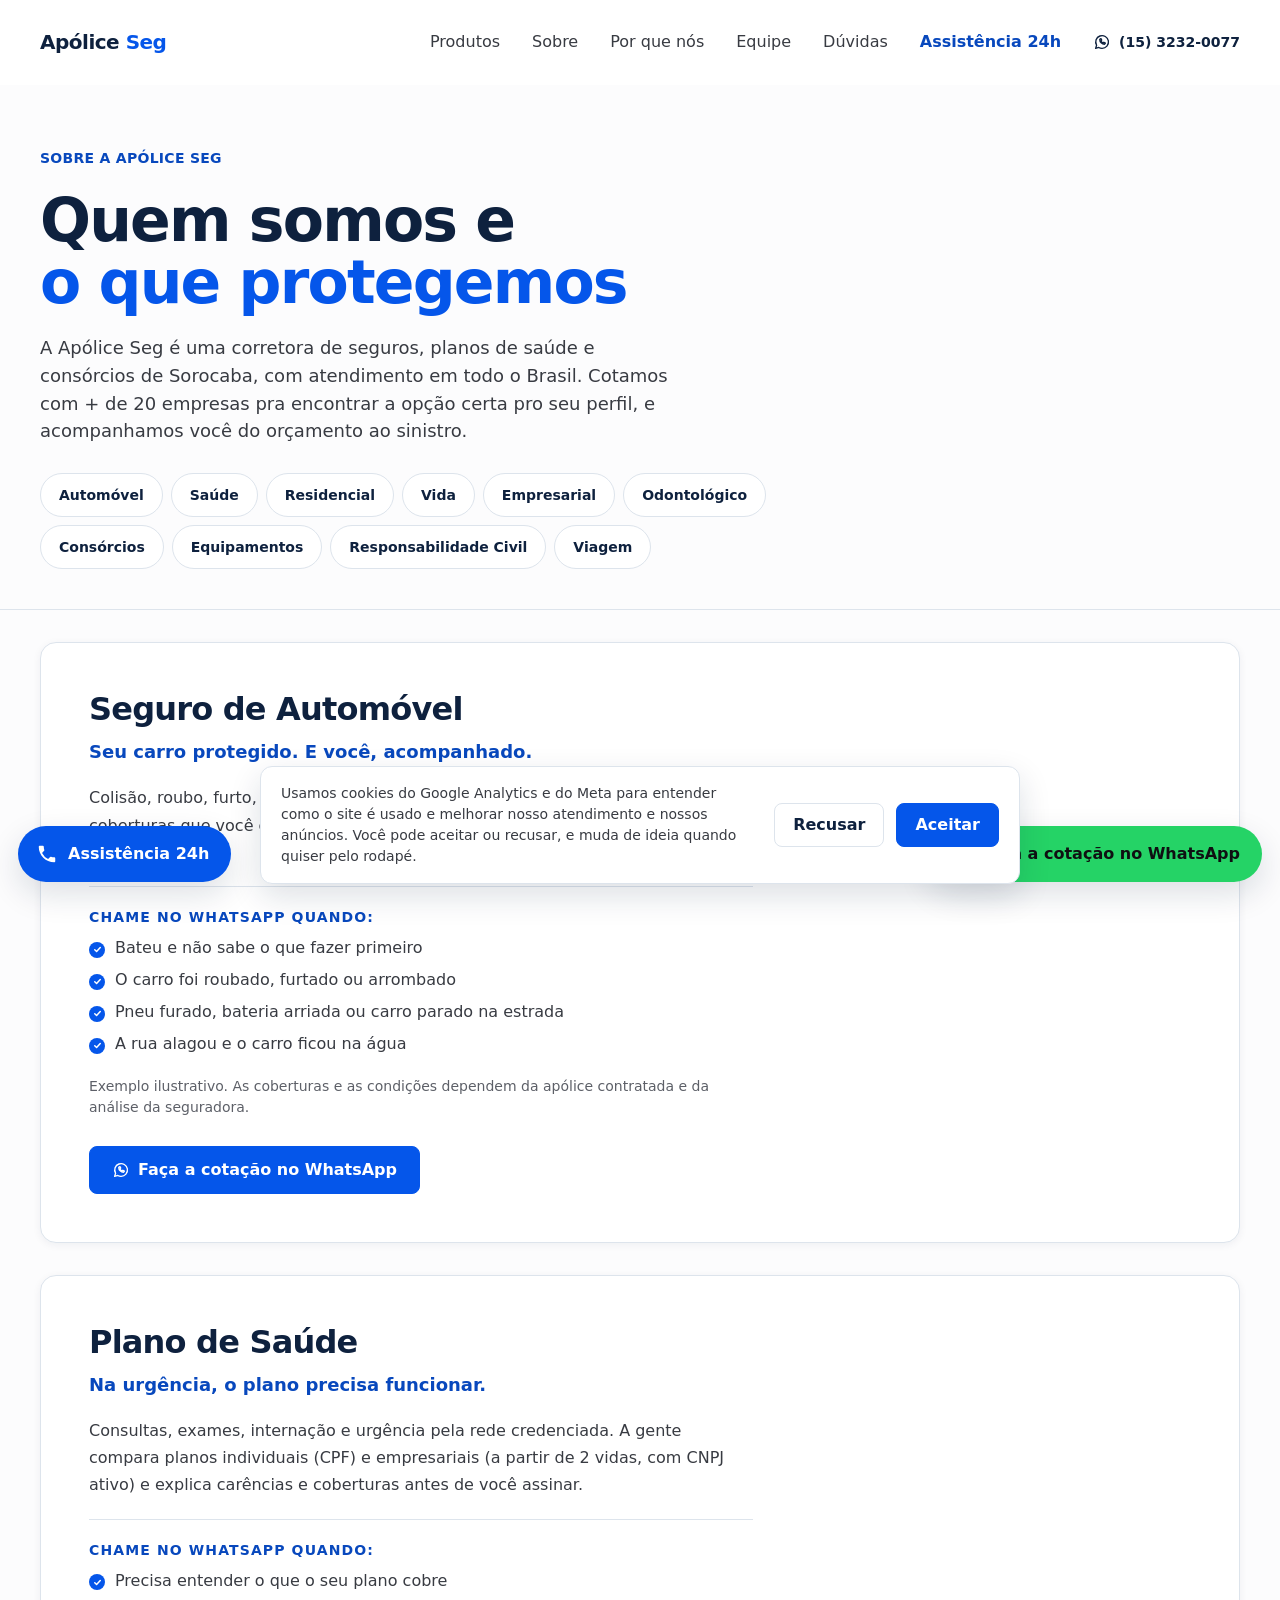
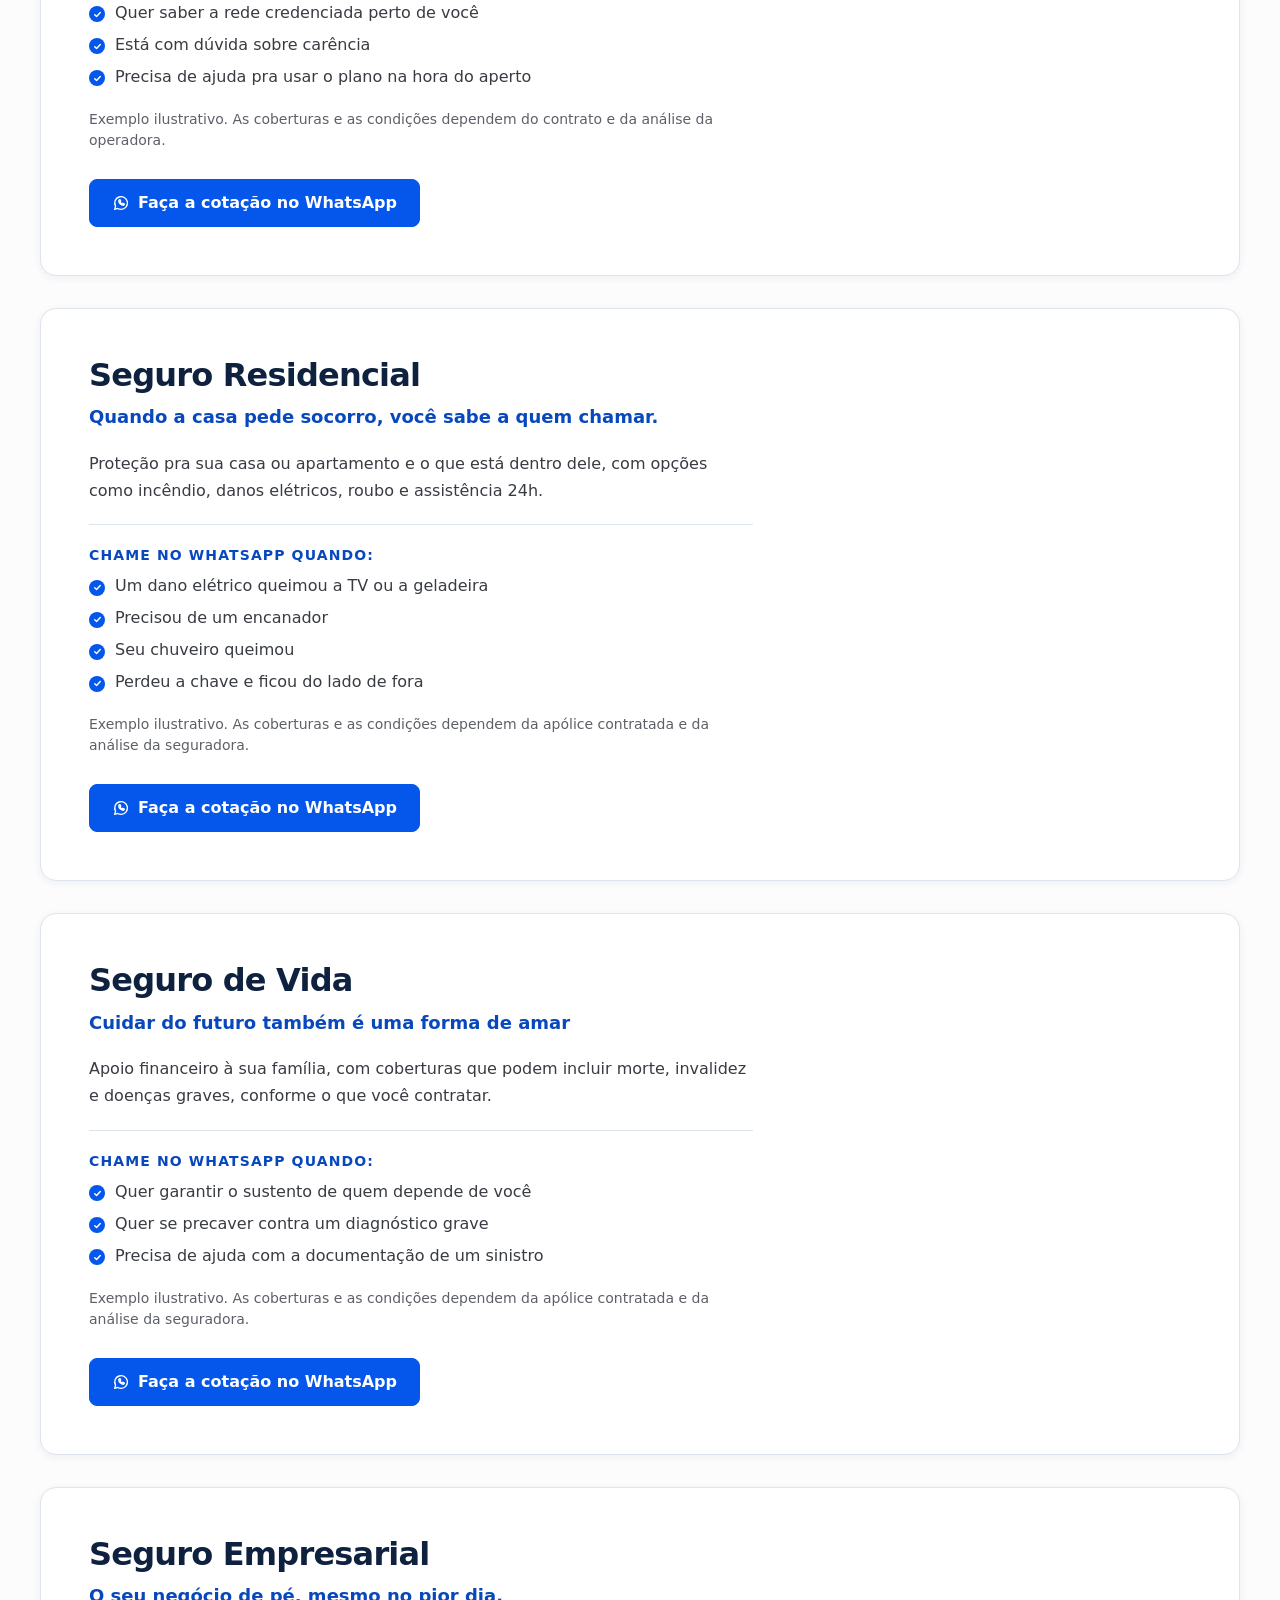
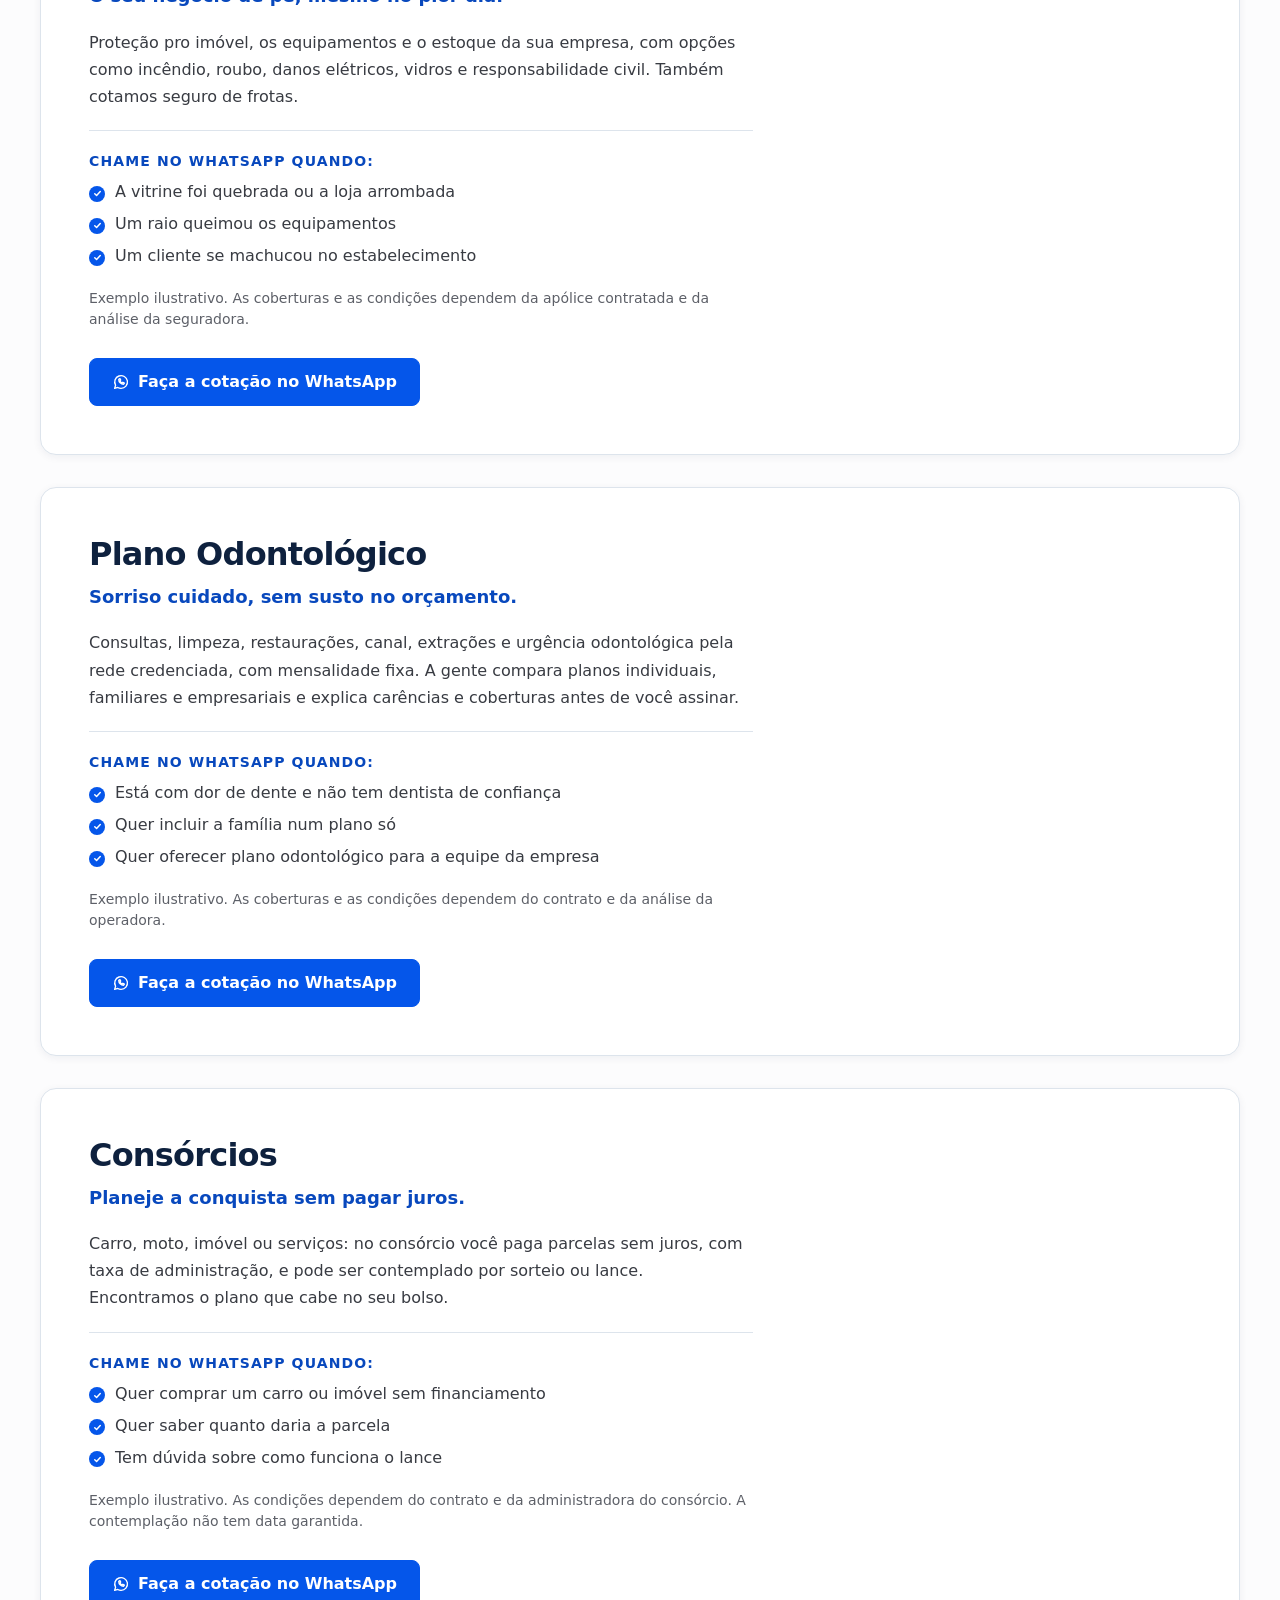
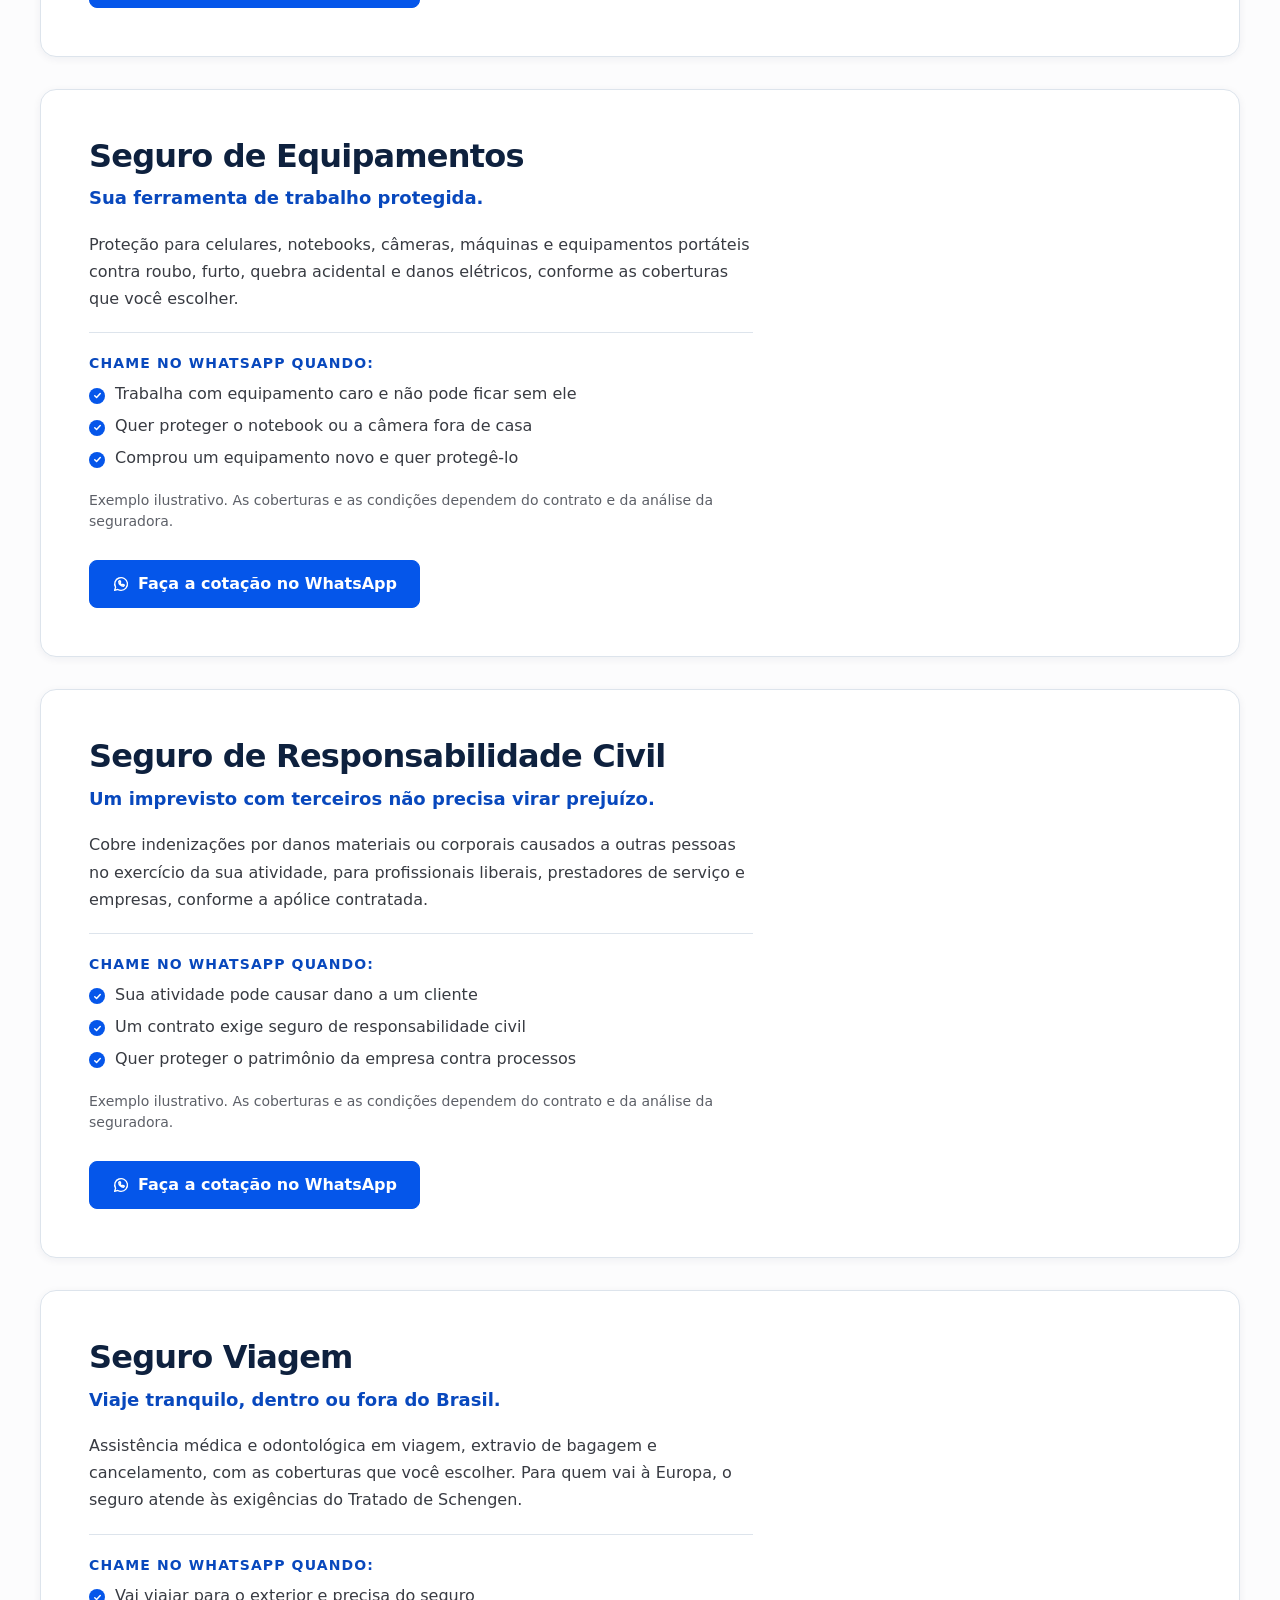
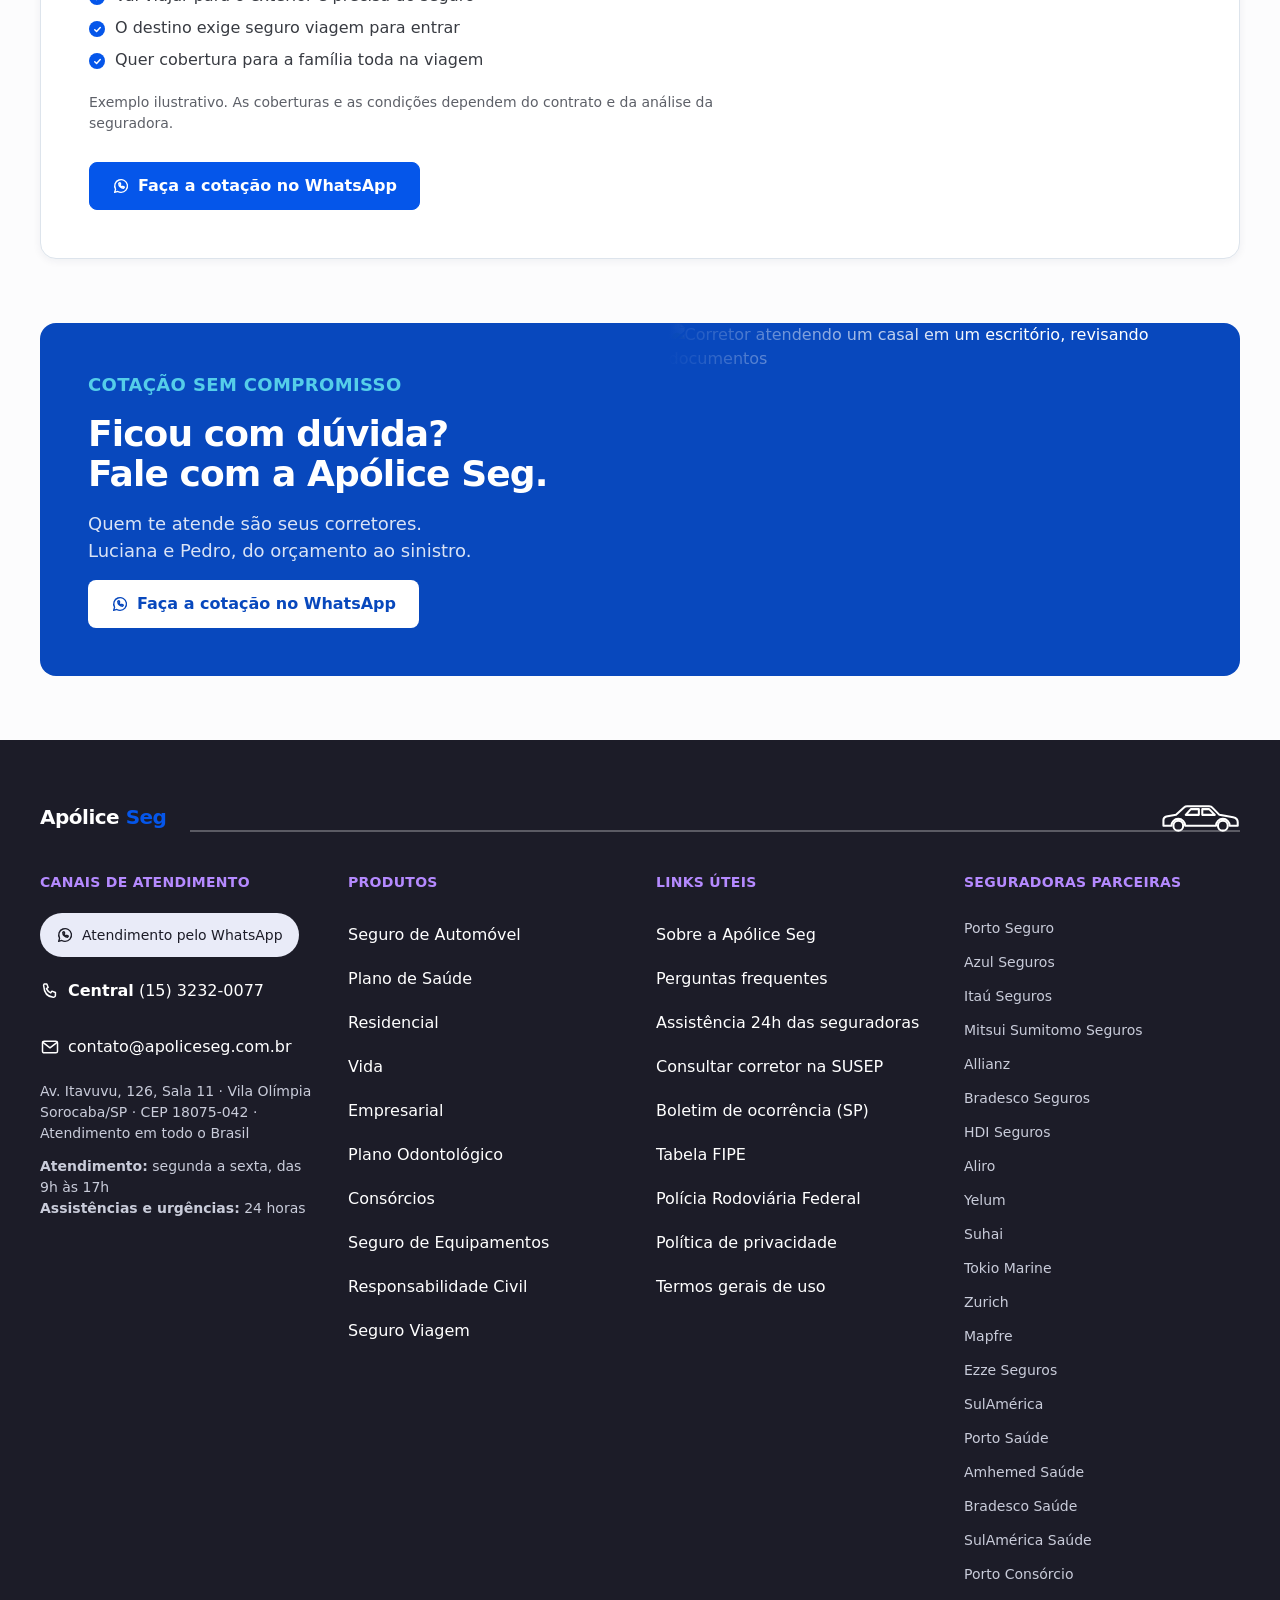
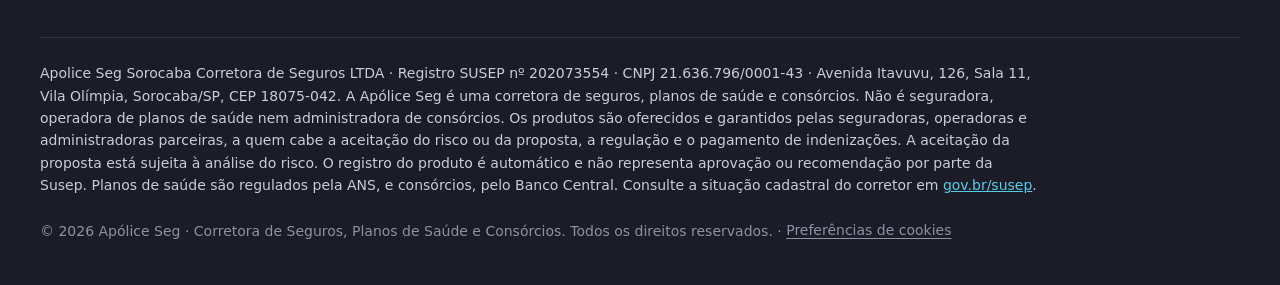
==== commit 078f0484: "SEO local: titulo com 'Corretora de Seguros em Sorocaba', endereco completo visivel e nos dados estr" ====
--- a/sobre.html
+++ b/sobre.html
@@ -384,7 +384,7 @@
         <a class="footer-wa-btn" data-direto href="https://wa.me/551532320077?text=Ol%C3%A1!%20Vim%20pelo%20site%20da%20Ap%C3%B3lice%20Seg." target="_blank" rel="noopener"><svg class="icon icon-sm"><use href="#i-whatsapp"/></svg>Atendimento pelo WhatsApp</a>
         <a class="footer-contact" href="tel:+551532320077"><svg class="icon"><use href="#i-phone"/></svg><span><b>Central</b> (15) 3232-0077</span></a>
         <a class="footer-contact" href="mailto:contato@apoliceseg.com.br"><svg class="icon"><use href="#i-mail"/></svg><span>contato@apoliceseg.com.br</span></a>
-        <p class="footer-muted">Sorocaba / SP · Atendimento em todo o Brasil</p>
+        <p class="footer-muted">Av. Itavuvu, 126, Sala 11 · Vila Olímpia<br>Sorocaba/SP · CEP 18075-042 · Atendimento em todo o Brasil</p>
         <p class="footer-muted"><b>Atendimento:</b> segunda a sexta, das 9h às 17h<br><b>Assistências e urgências:</b> 24 horas</p>
       </div>
 
--- a/styles.css
+++ b/styles.css
@@ -354,7 +354,15 @@
 .a24-float:hover { background: var(--color-primary-700); color: var(--color-white); transform: translateY(-2px); }
 .a24-float svg { width: 22px; height: 22px; fill: currentColor; flex-shrink: 0; }
 .nav-link--a24 { font-weight: 700; color: var(--color-primary-700); }
-@media (max-width: 639px) { .a24-float { left: auto; right: 16px; bottom: calc(84px + env(safe-area-inset-bottom, 0px)); min-height: 48px; padding: 0 18px 0 14px; font-size: var(--text-sm); } }
+/* No celular o botão ficava sobre o texto do topo (e em cima do botão verde do WhatsApp).
+   Agora ele mora no cabeçalho, logo depois do logo, compacto: telefone + "24h". */
+@media (max-width: 639px) {
+  .a24-float { left: calc(var(--space-4) + 128px); right: auto; bottom: auto; top: calc(env(safe-area-inset-top, 0px) + (var(--header-h) - 40px) / 2); z-index: 101; min-height: 40px; padding: 0 12px 0 10px; gap: 6px; font-size: var(--text-sm); box-shadow: none; }
+  .a24-float:hover { transform: none; }
+  .a24-float svg { width: 18px; height: 18px; }
+  .a24-float span { display: none; }
+  .a24-float::after { content: "24h"; }
+}
 @media print { .a24-float { display: none; } }
 
 /* ---------- Página Sobre ---------- */
@@ -742,7 +750,8 @@
   .hero-content { padding-bottom: var(--space-16); }
 }
 
-/* Luciana e Pedro 3D sobem por trás do card dos 4 passos, acenam e descem (sem fala).
+/* Pedro 3D sobe por trás do card dos 4 passos, acena e desce (sem fala).
+   A Luciana entra aqui quando o personagem novo dela ficar pronto (img/duo-luciana-*).
    Roda uma vez quando a página abre e de novo ao passar o mouse no card. */
 .duo { display: none; }
 @media (min-width: 1024px) {
